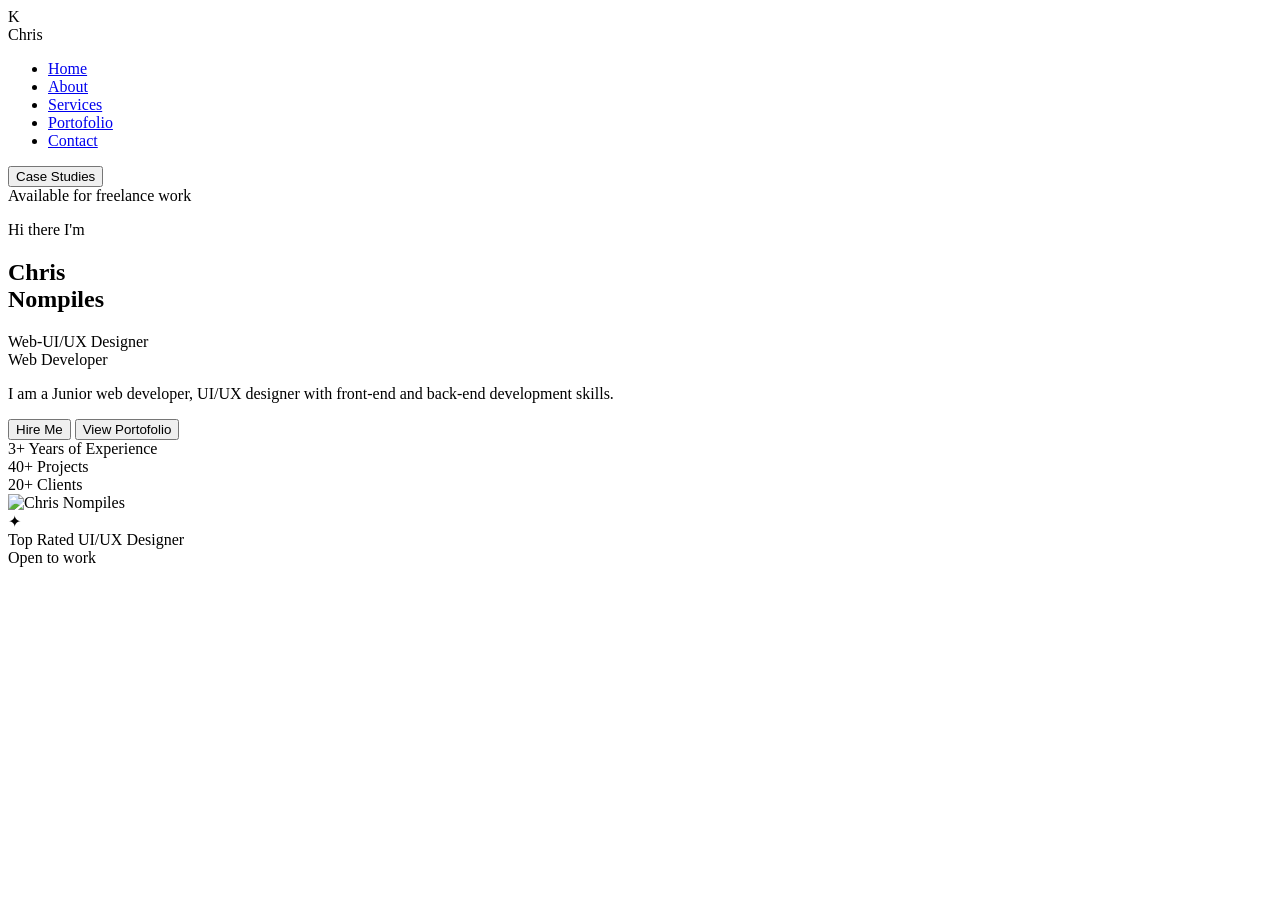
==== index.html @ b476804d "add sections for logo image hero statitics" ====
<!DOCTYPE html>
<html lang="en">
<head>
    <meta charset="UTF-8">
    <meta name="viewport" content="width=device-width, initial-scale=1.0">
    <title>Chris Nompiles - Web Developer + Designer</title>
    <link href="https://fonts.googleapis.com/css2?family=DM+Sans:wght@300;400;500;600&family=Playfair+Display:wght@700&display=swap" rel="stylesheet">
    <link rel="stylesheet" href="style.css">
</head>

<body>

    <!-- Navbar -->
    <nav>
        <div class="nav-logo">
            <div class="logo-mark">K</div>
            <span class="logo-text">Chris</span>
        </div>

        <ul class="nav-links">
            <li><a href="#" class="active">Home</a></li>
            <li><a href="#">About</a></li>
            <li><a href="#">Services</a></li>
            <li><a href="#">Portofolio</a></li>
            <li><a href="#">Contact</a></li>
        </ul>

        <button class="nav-cta">Case Studies</button>
    </nav>

    <!-- Sections -->
    <section class="hero">
        <div class="hero-left">
            <div class="hero-tag">Available for freelance work</div>
            <p class="hero-greeting">Hi there I'm</p>
            <h1 class="hero-name">Chris <br><span>Nompiles</span></h1>
            
            <div class="hero-role">
                <span>Web-UI/UX Designer</span>
                <div class="role-divider">Web Developer</div>
            </div>
            <p class="hero-desc">I am a Junior web developer, UI/UX designer with front-end and back-end development skills.</p>
            
            <div class="hero-action">
                <button class="btn-primary">Hire Me</button>
                <button class="btn-ghost">View Portofolio</button>
            </div>

            <div class="hero-stats">
                <div class="stat-item">
                    <span class="stat-num">3+</span>
                    <span class="stat-label">Years of Experience</span>
                </div>

                <div class="stat-item">
                    <span class="stat-num">40+</span>
                    <span class="stat-label">Projects</span>
                </div>

                <div class="stat-item">
                    <span class="stat-num">20+</span>
                    <span class="stat-label">Clients</span>
                </div>   
            </div>
        </div>

        <div class="hero-right">
            <div class="avatar-frame">
                <div class="avatar-bg"></div>
                <div class="avatar-placeholder">
                    <img src="images/MyPhoto.jpg" class="avatar-img" alt="Chris Nompiles">
                </div>
                <div class="badge-float">
                    <div class="badge-icon">✦</div>
                    <div class="badge-text">
                        <span class="badge-title">Top Rated</span>
                        <span class="badge-sub">UI/UX Designer</span>
                    </div>
                </div>
                <div class="badge-float2">
                    <div class="dot-green"></div>
                    <span class="available-text">Open to work</span>
                </div>
            </div>
        </div>
    </section>

</body>
</html>
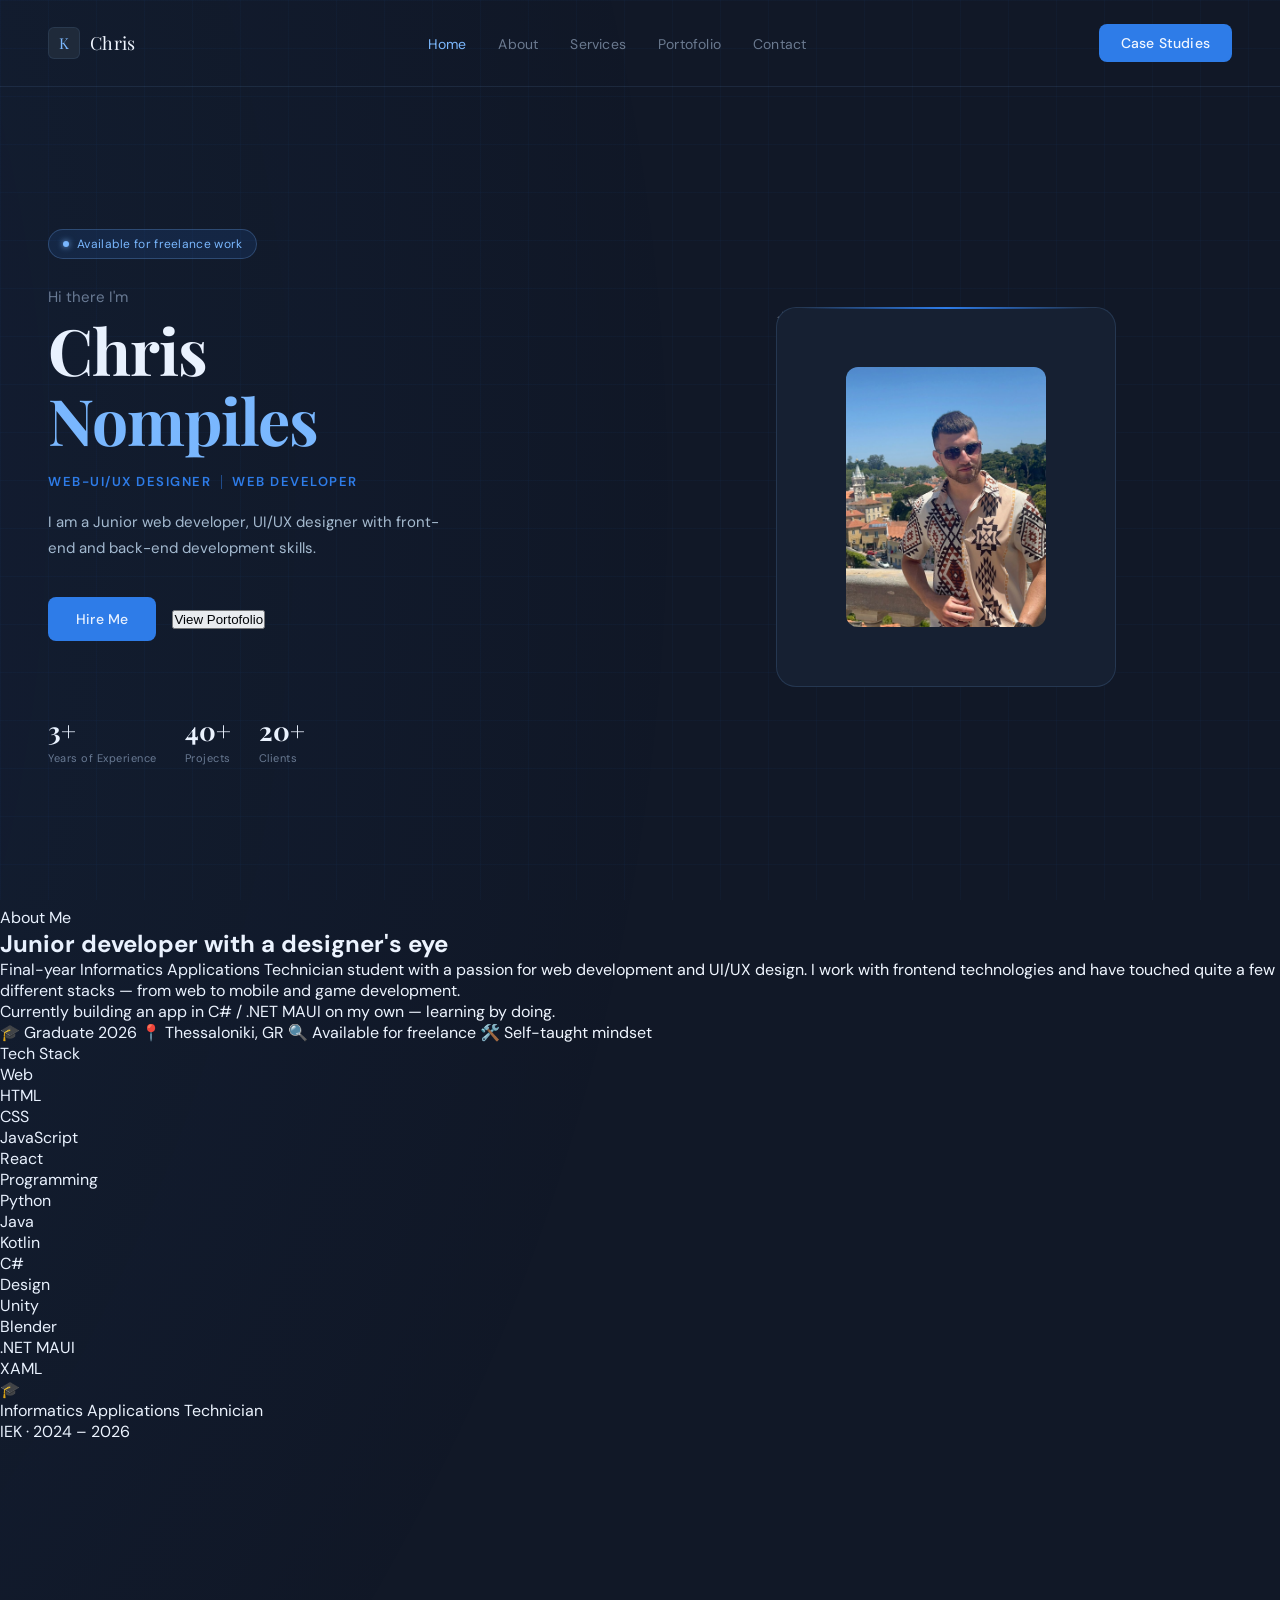
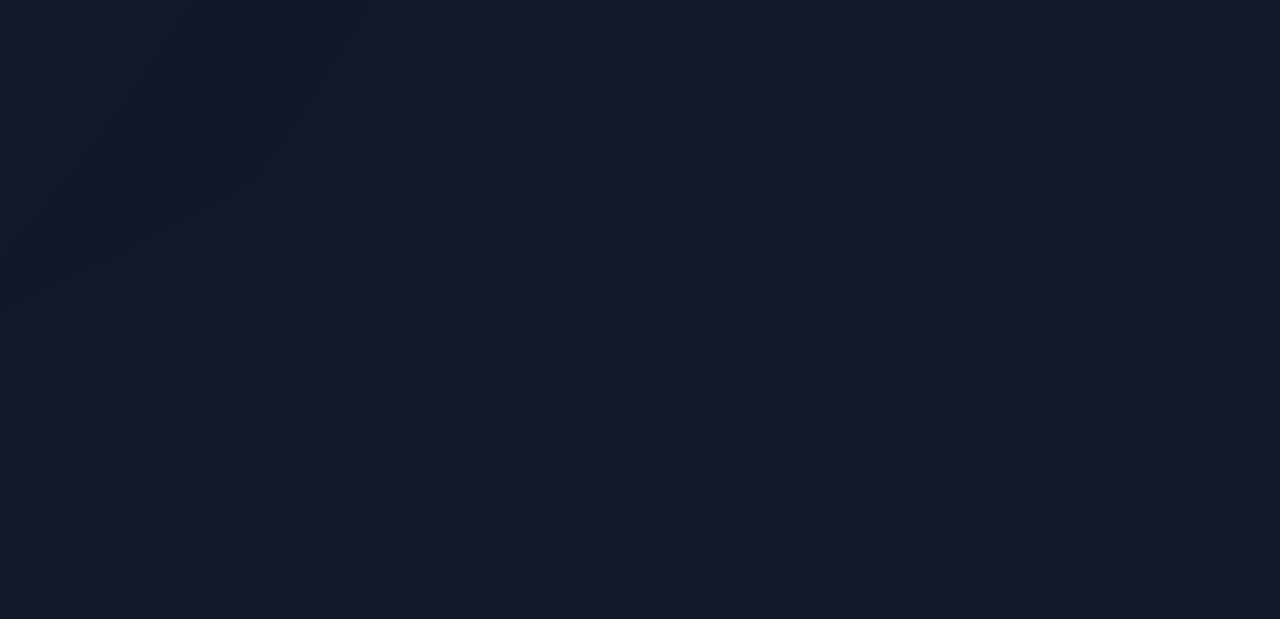
==== commit 108b1126: "add about section" ====
--- a/index.html
+++ b/index.html
@@ -28,7 +28,7 @@
         <button class="nav-cta">Case Studies</button>
     </nav>
 
-    <!-- Sections -->
+    <!-- Hero Section -->
     <section class="hero">
         <div class="hero-left">
             <div class="hero-tag">Available for freelance work</div>
@@ -37,11 +37,12 @@
             
             <div class="hero-role">
                 <span>Web-UI/UX Designer</span>
-                <div class="role-divider">Web Developer</div>
+                <div class="role-divider"></div>
+                <span>Web Developer</span>
             </div>
             <p class="hero-desc">I am a Junior web developer, UI/UX designer with front-end and back-end development skills.</p>
             
-            <div class="hero-action">
+            <div class="hero-buttons">
                 <button class="btn-primary">Hire Me</button>
                 <button class="btn-ghost">View Portofolio</button>
             </div>
@@ -85,5 +86,65 @@
         </div>
     </section>
 
+    <!-- about section -->
+
+    <section class="about" id="about">
+        <div class="about-left">
+            <div class="section-label">About Me</div>
+            <h2>Junior developer with a <span>designer's eye</span></h2>
+            <p>Final-year Informatics Applications Technician student with a passion for web development and UI/UX design. I work with frontend technologies and have touched quite a few different stacks — from web to mobile and game development.</p>
+            <p>Currently building an app in C# / .NET MAUI on my own — learning by doing.</p>
+            <div class="about-tags">
+                <span class="tag">🎓 Graduate 2026</span>
+                <span class="tag">📍 Thessaloniki, GR</span>
+                <span class="tag">🔍 Available for freelance</span>
+                <span class="tag">🛠️ Self-taught mindset</span>
+            </div>
+        </div>
+
+        <div class="about-right">
+            <div class="skills-title">Tech Stack</div>
+
+            <div class="skill-group">
+                <div class="skill-group-label">Web</div>
+                <div class="skill-chips">
+                    <div class="skill-chip"><div class="skill-dot"></div>HTML</div>
+                    <div class="skill-chip"><div class="skill-dot"></div>CSS</div>
+                    <div class="skill-chip"><div class="skill-dot"></div>JavaScript</div>
+                    <div class="skill-chip"><div class="skill-dot"></div>React</div>
+                </div>
+            </div>
+
+            <div class="skill-group">
+                <div class="skill-group-label">Programming</div>
+                <div class="skill-chips">
+                    <div class="skill-chip"><div class="skill-dot"></div>Python</div>
+                    <div class="skill-chip"><div class="skill-dot"></div>Java</div>
+                    <div class="skill-chip"><div class="skill-dot"></div>Kotlin</div>
+                    <div class="skill-chip"><div class="skill-dot"></div>C#</div>
+                </div>
+            </div>
+
+            <div class="skill-group">
+                <div class="skill-group-label">Design</div>
+                <div class="skill-chips">
+                    <div class="skill-chip"><div class="skill-dot"></div>Unity</div>
+                    <div class="skill-chip"><div class="skill-dot"></div>Blender</div>
+                    <div class="skill-chip"><div class="skill-dot"></div>.NET MAUI</div>
+                    <div class="skill-chip"><div class="skill-dot"></div>XAML</div>
+                </div>
+            </div>
+
+            <div class="edu-card">
+                <div class="edu-icon">🎓</div>
+                <div class="edu-info">
+                    <div class="edu-title">Informatics Applications Technician</div>
+                    <div class="edu-sub">IEK · 2024 – 2026</div>
+                </div>
+            </div>
+        </div>
+
+        
+    </section>
 </body>
 </html>
--- a/style.css
+++ b/style.css
@@ -0,0 +1,383 @@
+/* css variables */
+
+:root {
+    --bg-primary: #111827;
+    --bg-secondary: #1F2A3A;
+    --bg-card: #162032;
+    --accent: #2E7CE8;
+    --accent-light: #7CB9FF;
+    --text-primary: #F0F6FF;
+    --text-muted: #6B7A90;
+    --text-mid: #A8BCCF;
+}
+
+/* reset and base */
+
+*, *::before, *::after {
+    margin: 0;
+    padding: 0;
+    box-sizing: border-box;
+}
+
+/* body */
+
+body {
+    background: var(--bg-primary);
+    color: var(--text-primary);
+    font-family: 'DM Sans', sans-serif;
+    min-height: 100vh;
+    overflow: hidden;
+}
+
+/*  Subtle grid background */
+
+body::before {
+    content: "";
+    position: fixed;
+    inset: 0;
+    background-image: 
+        linear-gradient(to right, rgba(46, 124, 232, 0.04) 1px, transparent 1px),
+        linear-gradient(to bottom, rgba(46, 124, 232, 0.04) 1px, transparent 1px);
+    background-size: 48px 48px;
+    pointer-events: none;
+    z-index: 0;
+}
+
+/* nav */
+
+nav {
+    position: relative;
+    z-index: 10;
+    display: flex;
+    align-items: center;
+    justify-content: space-between;
+    padding: 24px 48px;
+    border-bottom: 0.5px solid rgba(124, 185, 255, 0.1);
+}
+
+.nav-logo {
+    display: flex;
+    align-items: center;
+    gap: 10px;
+}
+
+.logo-mark {
+    width: 32px;
+    height: 32px;
+    background: var(--bg-secondary);
+    border: 0.5px solid rgba(124, 185, 255, 0.1);
+    border-radius: 6px;
+    display: flex;
+    align-items: center;
+    justify-content: center;
+    font-family: 'Playfair Display', serif;
+    font-size: 15px;
+    color: var(--accent-light);
+}
+
+.logo-text {
+    font-family: 'Playfair Display', serif;
+    font-size: 18px;
+    color: var(--text-primary);
+    letter-spacing: 0.3px;
+}
+
+.nav-links {
+    display: flex;
+    align-items: center;
+    gap: 32px;
+    list-style: none;
+}
+
+.nav-links a {
+    text-decoration: none;
+    font-size: 14px;
+    color: var(--text-muted);
+    transition: color 0.2;
+    letter-spacing: 0.2px;
+}
+
+.nav-links a.active {color: var(--accent-light);}
+.nav-links a:hover {color: var(--text-mid);}
+
+.nav-cta {
+    background: var(--accent);
+    color: var(--text-primary);
+    border: none;
+    padding: 10px 22px;
+    border-radius: 8px;
+    font-family: 'DM Sans', sans-serif;
+    font-size: 14px;
+    font-weight: 500;
+    cursor: pointer;
+    transition: background 0.2s, transform 0.15s;
+    letter-spacing: 0.2px;
+}
+
+.nav-cta:hover {
+    background: #3E8CF5;
+    transform: translateY(-1px);
+}
+
+/* hero */
+
+.hero {
+    position: relative;
+    z-index: 1;
+    display: grid;
+    grid-template-columns: 1fr 1fr;
+    align-items: center;
+    min-height: calc(100vh - 80px);
+    padding: 0 48px;
+    gap: 40px;
+}
+
+ /* Glow blob behind avatar */
+
+.hero::after {
+    content: "";
+    position: absolute;
+    right: 10%;
+    top: 50%;
+    transform: translateY(-50%);
+    width: 420%;
+    height: 420%;
+    background: radial-gradient(circle, rgba(46, 124, 232, 0.14) 0%, transparent 70%);
+    pointer-events: none;
+    border-radius: 50%;
+}
+
+.hero-left {
+    padding: 60px 0;
+}
+
+/* hero tag */
+
+.hero-tag {
+    display: inline-flex;
+    align-items: center;
+    gap: 8px;
+    padding: 6px 14px;
+    background: rgba(46, 124, 232, 0.12);
+    border: 0.5px solid rgba(124, 185, 255, 0.25);
+    border-radius: 20px;
+    font-size: 12px;
+    color: var(--accent-light);
+    letter-spacing: 0.3px;
+    margin-bottom: 28px;
+    animation: fadeUp 0.6 ease both;
+}
+
+.hero-tag::before {
+    content: "";
+    width: 6px;
+    height: 6px;
+    border-radius: 50%;
+    background: var(--accent-light);
+    box-shadow: 0 0 6px var(--accent-light);
+    animation: pulse 1.5s ease infinite;
+}
+
+/* hero text */
+
+.hero-greeting {
+    font-size: 15px;
+    color: var(--text-muted);
+    margin-bottom: 8px;
+    font-weight: 400;
+    animation: fadeUp 0.6s 0.1s ease both;
+}
+
+.hero-name {
+    font-family: 'Playfair Display', serif;
+    font-size: clamp(42px, 5vw, 68px);
+    font-weight: 700;
+    line-height: 1.1;
+    color: var(--text-primary);
+    letter-spacing: -1px;
+    margin-bottom: 18px;
+    animation: fadeUp 0.6s 0.2s ease both;
+}
+
+.hero-name span {
+    color: var(--accent-light);
+}
+
+.hero-role {
+    display: flex;
+    align-items: center;
+    gap: 10px;
+    font-size: 13px;
+    font-weight: 600;
+    letter-spacing: 1.5px;
+    text-transform: uppercase;
+    color: var(--accent);
+    margin-bottom: 20px;
+    animation: fadeUp 0.6s 0.3s ease both;
+}
+
+.role-divider {
+    width: 1px;
+    height: 14px;
+    background: var(--accent);
+    opacity: 0.5;
+}
+
+.hero-desc {
+    font-size: 15px;
+    line-height: 1.7;
+    color: var(--text-mid);
+    max-width: 400px;
+    margin-bottom: 36px;
+    animation: fadeUp 0.6s 0.35s ease both;
+}
+
+/* Buttons */
+
+.hero-buttons {
+    display: flex;
+    align-items: center;
+    gap: 16px;
+    animation: fadeUp 0.6s 0.45s ease both;
+}
+
+.btn-primary {
+    background: var(--accent);
+    color: var(--text-primary);
+    border: none;
+    padding: 13px 28px;
+    border-radius: 8px;
+    font-family: 'DM Sans', sans-serif;
+    font-size: 14px;
+    font-weight: 500;
+    cursor: pointer;
+    transition: background 0.2s, transform 0.15s;
+    letter-spacing: 0.2px;
+}
+
+.btn-primary:hover {
+    background: #3E8CF5;
+    transform: translateY(-1px);
+}
+
+.btn-secondary {
+    background: transparent;
+    color: var(--text-mid);
+    border: 0.5px solid rgba(124, 185, 255, 0.2);
+    padding: 13px 24px;
+    border-radius: 8px;
+    font-family: 'DM Sans', sans-serif;
+    font-size: 14px;
+    font-weight: 400;
+    cursor: pointer;
+    transition: background 0.2s, color 0.2s;
+}
+
+.btn-ghost:hover {
+    background: rgba(124, 185, 255, 0.5);
+    color: var(--text-primary);
+}
+
+/* stats */
+
+.hero-stats {
+    display: flex;
+    gap: 28px;
+    margin-top: 44px;
+    padding-top: 28px;
+    border-top: 0.5px, solid rgba(124, 185, 255, 0.1);
+    animation: fadeUp 0.6s 0.55s ease both;
+}
+
+.stat-item {
+    display: flex;
+    flex-direction: column;
+    gap: 3px;
+}
+
+.stat-num {
+    font-family: 'Playfair Display', serif;
+    font-size: 26px;
+    font-weight: 700;
+    color: var(--text-primary);
+}
+
+.stat-label {
+    font-size: 11px;
+    color: var(--text-muted);
+    letter-spacing: 0.5px;
+}
+
+/* Avatar card */
+
+.hero-right {
+    display: flex;
+    justify-content: center;
+    align-items: center;
+    position: relative;
+    z-index: 2;
+    animation: fadeUp 0.7s 0.2s ease both;
+}
+
+.avatar-frame {
+    position: relative;
+    width: 340px;
+    height: 380px;
+}
+
+.avatar-bg {
+    position: absolute;
+    inset: 0;
+    background: var(--bg-card);
+    border: 0.5px solid rgba(124, 185, 255, 0.15);
+    border-radius: 20px;
+}
+
+.avatar-bg::before {
+    content: '';
+    position: absolute;
+    top: -1px;
+    left: 24px;
+    right: 24px;
+    height: 2px;
+    background: linear-gradient(90deg, transparent, var(--accent), transparent);
+    border-radius: 2px;
+}
+
+.avatar-placeholder {
+    position: absolute;
+    inset: 0;
+    display: flex;
+    flex-direction: column;
+    align-items: center;
+    justify-content: center;
+    gap: 16px;
+}
+
+.avatar-circle {
+    width: 120px;
+    height: 120px;
+    border-radius: 50%;
+    background: linear-gradient(135deg, var(--bg-secondary), #253550);
+    border: 2px solid rgba(124, 185, 255, 0.2);
+    display: flex;
+    align-items: center;
+    justify-content: center;
+    font-family: 'Playfair Display', serif;
+    font-size: 36px;
+    font-weight: 700;
+    color: var(--accent-light);
+}
+
+.avatar-img {
+    width: 200px;
+    height: 260px;
+    object-fit: cover;
+    border-radius: 12px;
+}
+
+.avatar-label {
+    font-size: 13px;
+    color: var(--text-muted);
+    font-style: italic;
+}
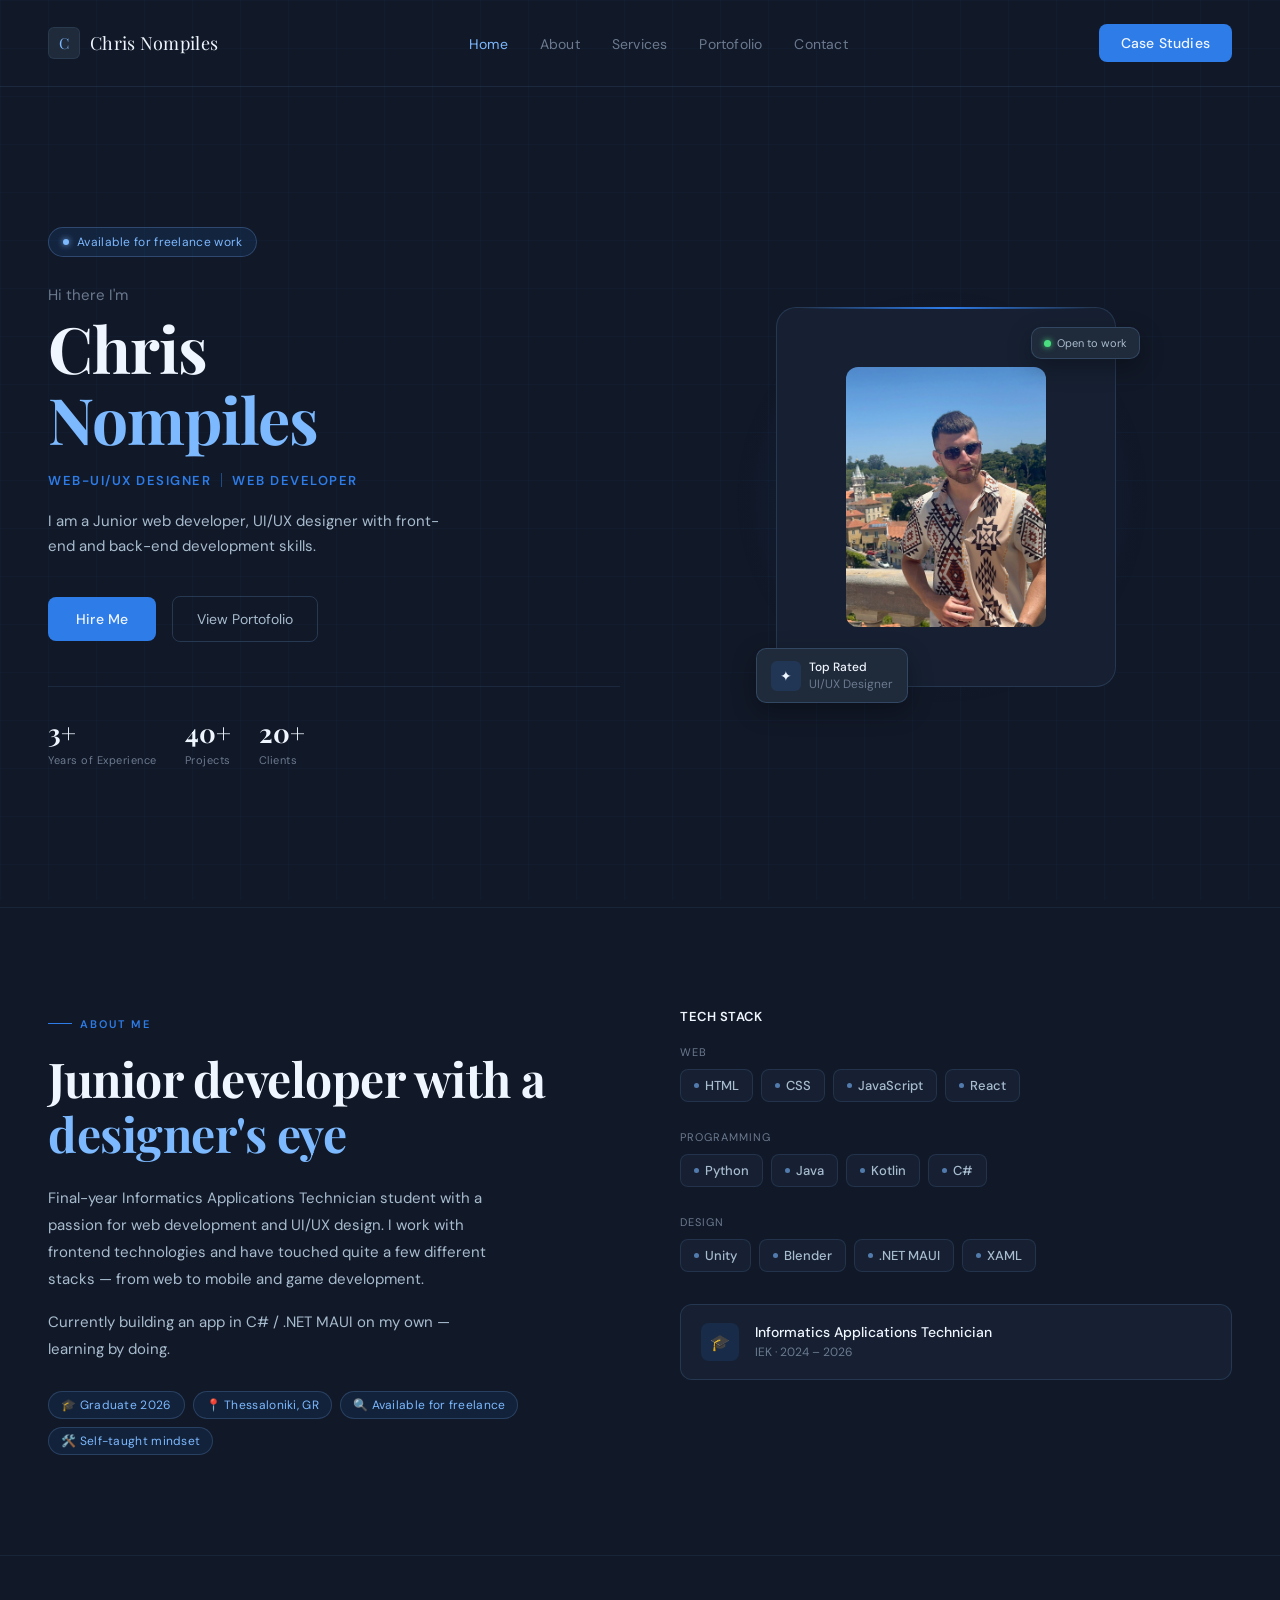
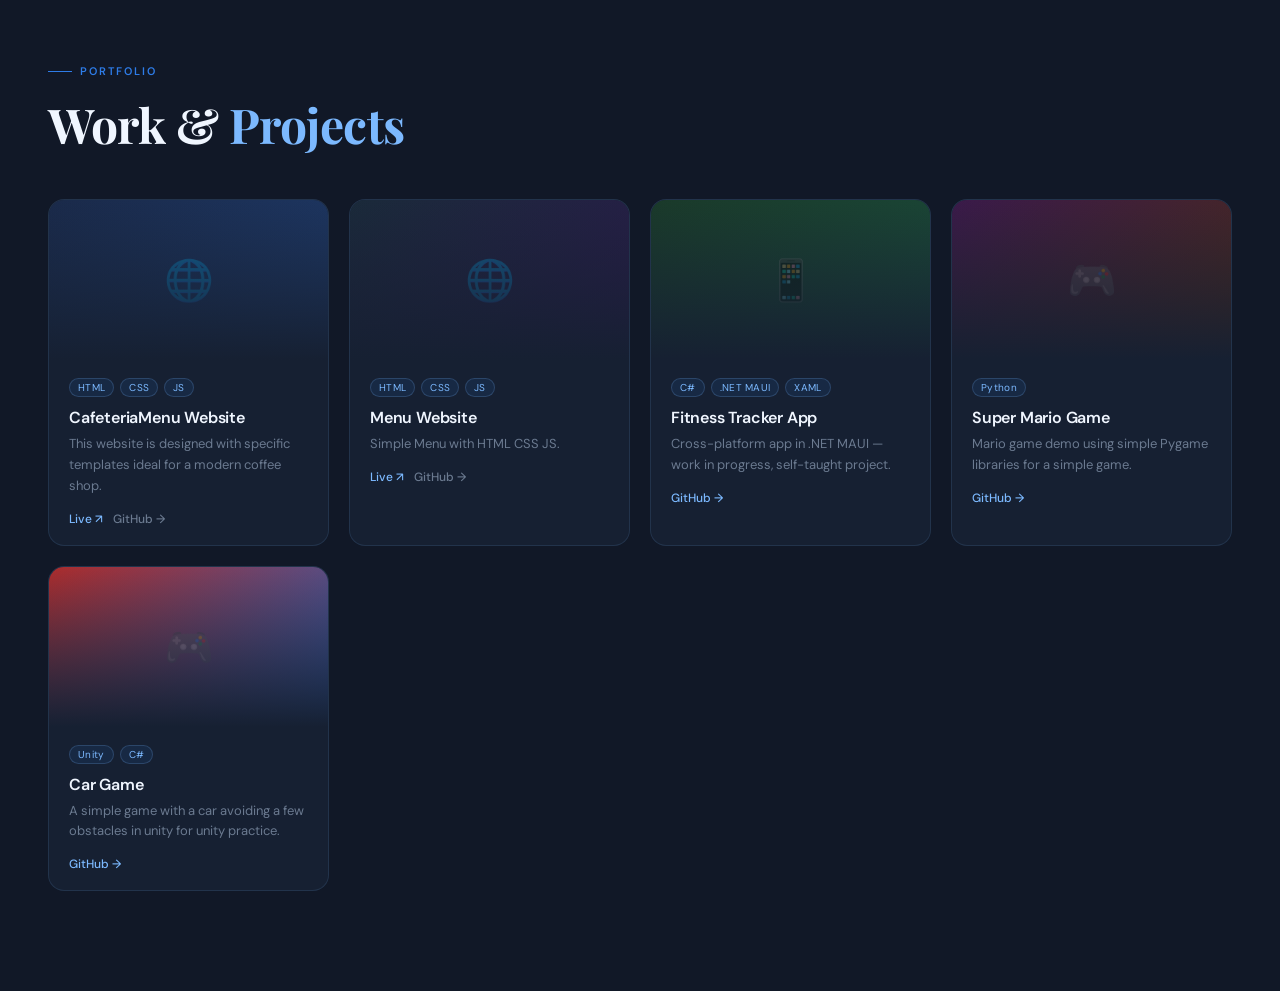
==== commit 3499f419: "edit and correction edu sub and nav logo" ====
--- a/index.html
+++ b/index.html
@@ -13,15 +13,15 @@
     <!-- Navbar -->
     <nav>
         <div class="nav-logo">
-            <div class="logo-mark">K</div>
-            <span class="logo-text">Chris</span>
+            <div class="logo-mark">C</div>
+            <span class="logo-text">Chris Nompiles</span>
         </div>
 
         <ul class="nav-links">
             <li><a href="#" class="active">Home</a></li>
-            <li><a href="#">About</a></li>
+            <li><a href="#about">About</a></li>
             <li><a href="#">Services</a></li>
-            <li><a href="#">Portofolio</a></li>
+            <li><a href="#portofolio">Portofolio</a></li>
             <li><a href="#">Contact</a></li>
         </ul>
 
@@ -143,8 +143,128 @@
                 </div>
             </div>
         </div>
-
-        
+    </section>
+
+    <!-- Portοfolio section -->
+    <section class="portofolio" id="portofolio">
+        <div class="portofolio-header">
+            <div>
+                <div class="section-label">Portfolio</div>
+                <h2>Work &amp; <span>Projects</span></h2>
+            </div>
+        </div>
+
+        <div class="portofolio-grid">
+
+            <!-- project 1 -->
+            
+            <div class="project-card">
+                <div class="project-thumb c1">
+                    <div class="thumb-icon">🌐</div>
+                    <div class="project-thumb-overlay"></div>
+                </div>
+                <div class="project-info">
+                    <div class="project-tags">
+                        <span class="project-tag">HTML</span>
+                        <span class="project-tag">CSS</span>
+                        <span class="project-tag">JS</span>
+                    </div>
+                    <div class="project-title">CafeteriaMenu Website</div>
+
+                    <div class="project-desc">This website is designed with specific templates ideal for a modern coffee shop.</div>
+                    <div class="project-links">
+                        <a href="https://web-cafeteria-menu.netlify.app/" class="project-link">Live ↗</a>
+                        <a href="https://github.com/CNompiles/CafeteriaMenu" class="project-link secondary">GitHub →</a>
+                    </div>
+                </div>
+            </div>
+
+            <!-- project 2 -->
+            
+            <div class="project-card">
+                <div class="project-thumb c2">
+                    <div class="thumb-icon">🌐</div>
+                    <div class="project-thumb-overlay"></div>
+                </div>
+                <div class="project-info">
+                    <div class="project-tags">
+                        <span class="project-tag">HTML</span>
+                        <span class="project-tag">CSS</span>
+                        <span class="project-tag">JS</span>
+                    </div>
+                    <div class="project-title">Menu Website</div>
+
+                    <div class="project-desc">Simple Menu with HTML CSS JS.</div>
+                    <div class="project-links">
+                        <a href="https://project-our-menu.netlify.app/" class="project-link">Live ↗</a>
+                        <a href="https://github.com/CNompiles/ProjectOurMenu" class="project-link secondary">GitHub →</a>
+                    </div>
+                </div>
+            </div>
+            
+            <!-- project 3 -->
+            
+            <div class="project-card">
+                <div class="project-thumb c3">
+                    <div class="thumb-icon">📱</div>
+                    <div class="project-thumb-overlay"></div>
+                </div>
+                <div class="project-info">
+                    <div class="project-tags">
+                        <span class="project-tag">C#</span>
+                        <span class="project-tag">.NET MAUI</span>
+                        <span class="project-tag">XAML</span>
+                    </div>
+                    <div class="project-title">Fitness Tracker App</div>
+
+                    <div class="project-desc">Cross-platform app in .NET MAUI — work in progress, self-taught project.</div>
+                    <div class="project-links">
+                        <a href="https://github.com/CNompiles/FitnessApp" class="project-link">GitHub →</a>
+                    </div>
+                </div>
+            </div>
+
+            <!-- project 4 -->
+            
+            <div class="project-card">
+                <div class="project-thumb c4">
+                    <div class="thumb-icon">🎮</div>
+                    <div class="project-thumb-overlay"></div>
+                </div>
+                <div class="project-info">
+                    <div class="project-tags">
+                        <span class="project-tag">Python</span>
+                    </div>
+                    <div class="project-title">Super Mario Game</div>
+
+                    <div class="project-desc">Mario game demo using simple Pygame libraries for a simple game.</div>
+                    <div class="project-links">
+                        <a href="https://github.com/CNompiles/MarioGame" class="project-link">GitHub →</a>
+                    </div>
+                </div>
+            </div>
+
+            <!-- project 5 -->
+            
+            <div class="project-card">
+                <div class="project-thumb c5">
+                    <div class="thumb-icon">🎮</div>
+                    <div class="project-thumb-overlay"></div>
+                </div>
+                <div class="project-info">
+                    <div class="project-tags">
+                        <span class="project-tag">Unity</span>
+                        <span class="project-tag">C#</span>
+                    </div>
+                    <div class="project-title">Car Game</div>
+
+                    <div class="project-desc">A simple game with a car avoiding a few obstacles in unity for unity practice.</div>
+                    <div class="project-links">
+                        <a href="https://github.com/CNompiles/UnityDemoCar" class="project-link">GitHub →</a>
+                    </div>
+                </div>
+            </div>
+        </div>
     </section>
 </body>
 </html>
--- a/style.css
+++ b/style.css
@@ -26,7 +26,7 @@
     color: var(--text-primary);
     font-family: 'DM Sans', sans-serif;
     min-height: 100vh;
-    overflow: hidden;
+    overflow-x: hidden;
 }
 
 /*  Subtle grid background */
@@ -140,8 +140,8 @@
     right: 10%;
     top: 50%;
     transform: translateY(-50%);
-    width: 420%;
-    height: 420%;
+    width: 420px;
+    height: 420px;
     background: radial-gradient(circle, rgba(46, 124, 232, 0.14) 0%, transparent 70%);
     pointer-events: none;
     border-radius: 50%;
@@ -165,7 +165,7 @@
     color: var(--accent-light);
     letter-spacing: 0.3px;
     margin-bottom: 28px;
-    animation: fadeUp 0.6 ease both;
+    animation: fadeUp 0.6s ease both;
 }
 
 .hero-tag::before {
@@ -273,6 +273,20 @@
     transition: background 0.2s, color 0.2s;
 }
 
+.btn-ghost {
+    background: transparent;
+    color: var(--text-mid);
+    border: 0.5px solid rgba(124,185,255,0.2);
+    padding: 13px 24px;
+    border-radius: 8px;
+    font-family: 'DM Sans', sans-serif;
+    font-size: 14px;
+    font-weight: 400;
+    cursor: pointer;
+    transition: border-color 0.2s, color 0.2s;
+}
+
+
 .btn-ghost:hover {
     background: rgba(124, 185, 255, 0.5);
     color: var(--text-primary);
@@ -285,7 +299,7 @@
     gap: 28px;
     margin-top: 44px;
     padding-top: 28px;
-    border-top: 0.5px, solid rgba(124, 185, 255, 0.1);
+    border-top: 0.5px solid rgba(124, 185, 255, 0.1);
     animation: fadeUp 0.6s 0.55s ease both;
 }
 
@@ -380,4 +394,393 @@
     font-size: 13px;
     color: var(--text-muted);
     font-style: italic;
+}
+
+/* Floating badges */
+
+.badge-float {
+    position: absolute;
+    bottom: -16px;
+    left: -20px;
+    background: var(--bg-secondary);
+    border: 0.5px solid rgba(124, 185, 255, 0.2);
+    border-radius: 10px;
+    padding: 10px 14px;
+    display: flex;
+    align-items: center;
+    gap: 8px;
+    box-shadow: 0 8px 24px rgba(0, 0, 0, 0.3);
+}
+
+.badge-icon {
+    width: 30px;
+    height: 30px;
+    background: rgba(46, 124, 232, 0.15);
+    border-radius: 6px;
+    display: flex;
+    align-items: center;
+    justify-content: center;
+    font-size: 14px;
+}
+
+.badge-text {
+    display: flex;
+    flex-direction: column;
+    gap: 1px;
+}
+
+.badge-title {
+    font-size: 12px;
+    font-weight: 500;
+    color: var(--text-primary);
+}
+
+.badge-sub {
+    font-size: 10px;
+    color: var(--text-muted);
+}
+
+.badge-float2 {
+    position: absolute;
+    top: 20px;
+    right: -24px;
+    background: var(--bg-secondary);
+    border: 0.5px solid rgba(124, 185, 255, 0.2);
+    border-radius: 10px;
+    padding: 8px 12px;
+    display: flex;
+    align-items: center;
+    gap: 6px;
+    box-shadow: 0 8px 24px rgba(0, 0, 0, 0.3);
+}
+
+.dot-green {
+    width: 7px;
+    height: 7px;
+    border-radius: 50%;
+    background: #4ade80;
+    box-shadow: 0 0 6px #4ade80;
+}
+
+.available-text {
+    font-size: 11px;
+    color: var(--text-mid);
+}
+
+/* Animations */
+
+@keyframes fadeUp {
+    from {
+        opacity: 0;
+        transform: translateY(16px);
+}
+    to {
+        opacity: 1;
+        transform: translateY(0);
+    }
+}
+
+@keyframes pulse {
+    0%, 100% { opacity: 1; }
+    50%       { opacity: 0.4; }
+}
+
+/* About Section */
+
+.about {
+    position: relative;
+    z-index: 1;
+    padding: 100px 48px;
+    display: grid;
+    grid-template-columns: 1fr 1fr;
+    gap: 80px;
+    align-items: start;
+    border-top: 0.5px solid rgba(124, 185, 255, 0.08);
+}
+
+.section-label {
+    display: inline-flex;
+    align-items: center;
+    gap: 8px;
+    font-size: 11px;
+    font-weight: 600;
+    letter-spacing: 2px;
+    text-transform: uppercase;
+    color: var(--accent);
+    margin-bottom: 20px;
+}
+
+.section-label::before {
+    content: "";
+    width: 24px;
+    height: 1px;
+    background: var(--accent);
+}
+
+.about-left h2 {
+    font-family: 'Playfair Display', serif;
+    font-size: clamp(32px, 4vw, 48px);
+    line-height: 1.15;
+    letter-spacing: -0.5px;
+    margin-bottom: 24px;
+    color: var(--text-primary);
+}
+
+.about-left h2 span {
+    color: var(--accent-light);
+}
+
+.about-left p {
+    font-size: 15px;
+    line-height: 1.8;
+    color: var(--text-mid);
+    margin-bottom: 16px;
+    max-width: 460px;
+}
+
+.about-tags {
+    display: flex;
+    flex-wrap: wrap;
+    gap: 8px;
+    margin-top: 28px;
+}
+
+.tag {
+    padding: 5px 12px;
+    background: rgba(46, 124, 232, 0.1);
+    border: 0.5px solid rgba(124, 185, 255, 0.2);
+    border-radius: 20px;
+    font-size: 12px;
+    color: var(--accent-light);
+    letter-spacing: 0.3px;
+}
+
+.skills-title {
+    font-size: 13px;
+    font-weight: 600;
+    color: var(--text-primary);
+    letter-spacing: 0.5px;
+    margin-bottom: 20px;
+    text-transform: uppercase;
+}
+
+.skill-group {
+    margin-bottom: 28px;
+}
+
+.skill-group-label {
+    font-size: 11px;
+    color: var(--text-muted);
+    letter-spacing: 1px;
+    text-transform: uppercase;
+    margin-bottom: 10px;
+}
+
+.skill-chips {
+    display: flex;
+    flex-wrap: wrap;
+    gap: 8px;
+}
+
+.skill-chip {
+    display: flex;
+    align-items: center;
+    gap: 6px;
+    padding: 7px 13px;
+    background: var(--bg-card);
+    border: 0.5px solid rgba(124, 185, 255, 0.12);
+    border-radius: 8px;
+    font-size: 13px;
+    color: var(--text-mid);
+    font-weight: 500;
+    transition: border-color 0.2s, color 0.2s;
+}
+
+.skill-chip:hover {
+    border-color: rgba(124, 185, 255, 0.35);
+    color: var(--text-primary);
+}
+
+.skill-dot {
+    width: 5px;
+    height: 5px;
+    border-radius: 50%;
+    background: var(--accent-light);
+    opacity: 0.6;
+}
+
+/* Education card */
+
+.edu-card {
+    margin-top: 32px;
+    padding: 18px 20px;
+    background: var(--bg-card);
+    border: 0.5px solid rgba(124, 185, 255, 0.15);
+    border-radius: 12px;
+    display: flex;
+    gap: 16px;
+    align-items: flex-start;
+}
+
+.edu-icon {
+    width: 38px;
+    height: 38px;
+    background: rgba(46, 124, 232, 0.12);
+    border-radius: 8px;
+    display: flex;
+    align-items: center;
+    justify-content: center;
+    font-size: 16px;
+    flex-shrink: 0;
+}
+
+.edu-title {
+    font-size: 14px;
+    font-weight: 500;
+    color: var(--text-primary);
+    margin-bottom: 3px;
+}
+
+.edu-sub {
+    font-size: 12px;
+    color: var(--text-muted);
+}
+
+.badge-sub {
+    font-size: 12px;
+    color: var(--text-muted);
+}
+
+/* Portfolio Section */
+
+.portofolio {
+    position: relative;
+    z-index: 1;
+    padding: 100px 48px;
+    border-top: 0.5px solid rgba(124, 185, 255, 0.08);
+}
+
+.portofolio-header {
+    display: flex;
+    align-items: flex-end;
+    justify-content: space-between;
+    margin-bottom: 48px;
+}
+
+.portofolio-header h2 {
+    font-family: 'Playfair Display', serif;
+    font-size: clamp(32px, 4vw, 48px);
+    letter-spacing: -0.5px;
+    line-height: 1.1;
+}
+
+.portofolio-header h2 span {
+    color: var(--accent-light);
+}
+
+.portofolio-grid {
+    display: grid;
+    grid-template-columns: repeat(4, 1fr);
+    gap: 20px;
+}
+
+/* Project Cards */
+
+.project-card {
+    background: var(--bg-card);
+    border: 0.5px solid rgba(124, 185, 255, 0.12);
+    border-radius: 16px;
+    overflow: hidden;
+    transition: transform 0.2s, box-shadow 0.2s;
+    cursor: pointer;
+}
+
+.project-card:hover {
+    border-color: rgba(124, 185, 255, 0.35);
+    transform: translateY(-3px);
+}
+
+.project-thumb {
+    height: 160px;
+    position: relative;
+    display: flex;
+    align-items: center;
+    justify-content: center;
+}
+
+.project-thumb.c1 { background: linear-gradient(135deg, #1a2a4a, #1e3a6a);}
+.project-thumb.c2 { background: linear-gradient(135deg, #1a2a3a, #2a1a4a);}
+.project-thumb.c3 { background: linear-gradient(135deg, #1a3a2a, #1a4a3a);}
+.project-thumb.c4 { background: linear-gradient(135deg, #3a1a4a, #4a2a1a);}
+.project-thumb.c5 { background: linear-gradient(135deg, #ac2c2c, #2e5eb0);}
+
+.thumb-icon {
+    font-size: 40px;
+    opacity: 0.4;
+}
+
+.project-thumb-overlay {
+    position: absolute;
+    inset: 0;
+    background: linear-gradient(to top, var(--bg-card), transparent);
+}
+
+.project-info {
+    padding: 18px 20px;
+}
+
+.project-tags  {
+    display: flex;
+    gap: 6px;
+    flex-wrap: wrap;
+    margin-bottom: 10px;
+}
+
+.project-tag {
+    font-size: 10px;
+    padding: 2px 8px;
+    background: rgba(46, 124, 232, 0.1);
+    border: 0.5px solid rgba(124, 185, 255, 0.2);
+    border-radius: 20px;
+    color: var(--accent-light);
+    letter-spacing: 0.3px;
+}
+
+.project-title {
+    font-size: 16px;
+    font-weight: 600;
+    color: var(--text-primary);
+    margin-bottom: 6px;
+    letter-spacing: -0.2px;
+}
+
+.project-desc {
+    font-size: 13px;
+    color: var(--text-muted);
+    line-height: 1.6;
+    margin-bottom: 14px;
+}
+
+.project-links {
+    display: flex;
+    gap: 10px;
+}
+
+.project-link {
+    font-size: 12px;
+    color: var(--accent-light);
+    text-decoration: none;
+    font-weight: 500;
+    display: flex;
+    align-items: center;
+    gap: 4px;
+    transition: color 0.2s;
+}
+
+.project-link:hover {
+    opacity: 0.7;
+}
+
+.project-link.secondary {
+    color: var(--text-muted);
 }
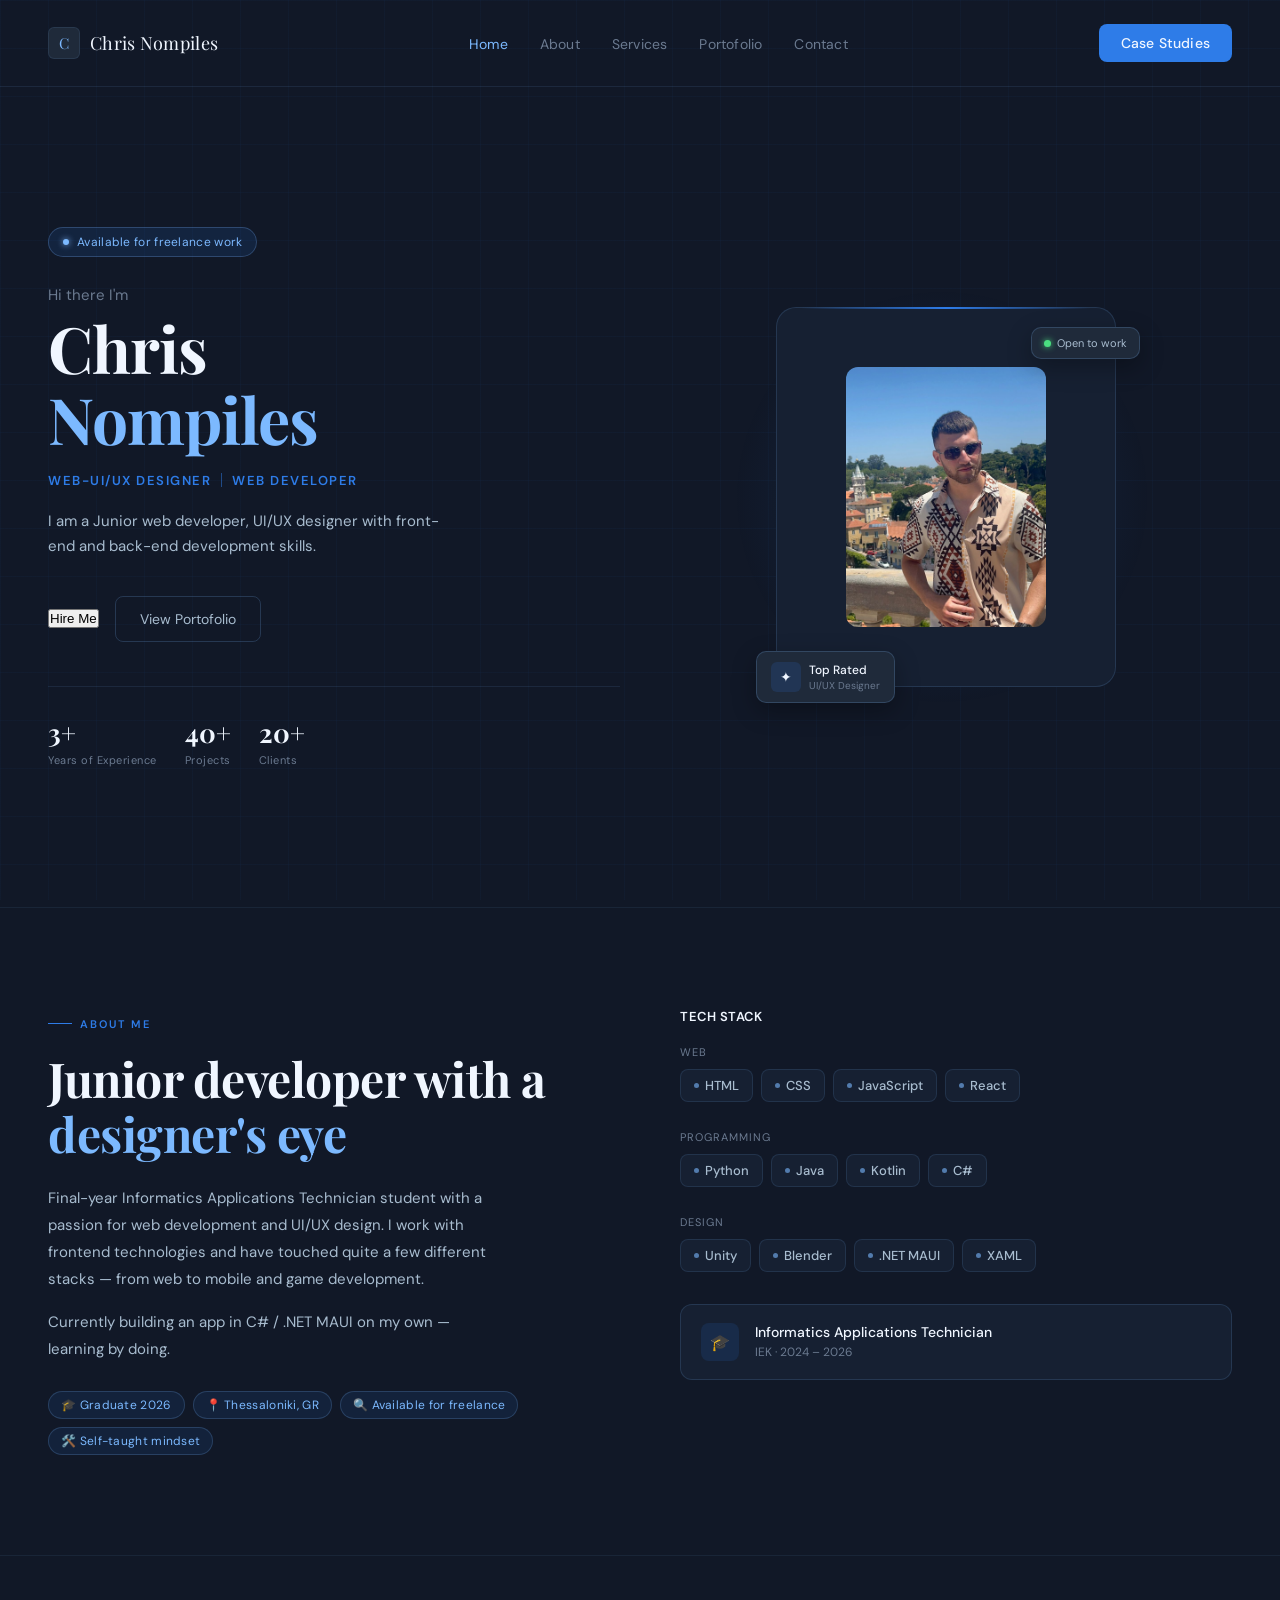
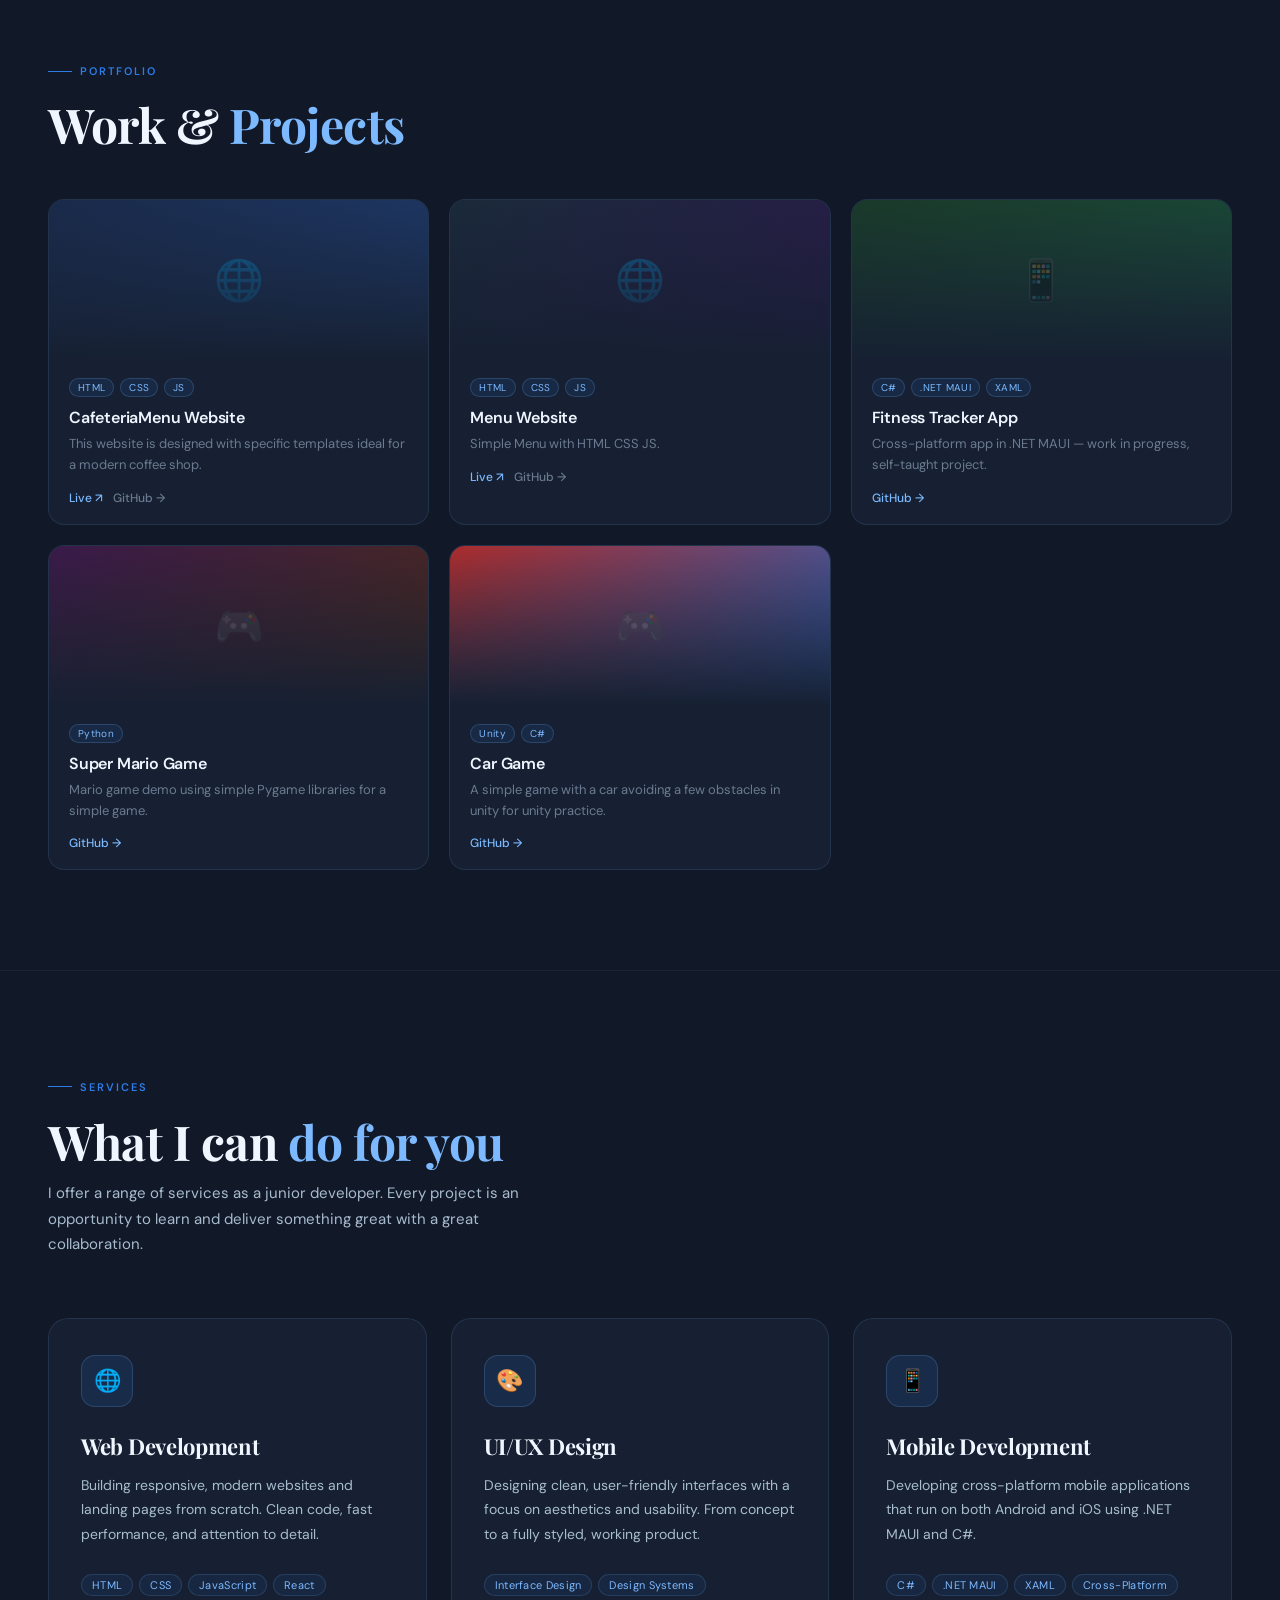
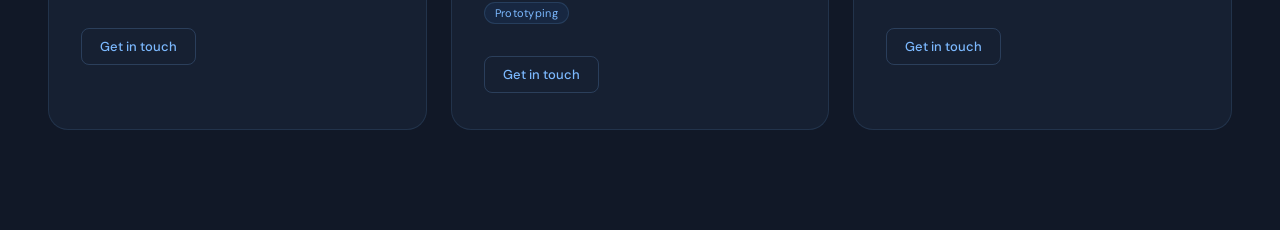
==== commit 8668c14d: "edit link of contact page" ====
--- a/index.html
+++ b/index.html
@@ -22,7 +22,7 @@
             <li><a href="#about">About</a></li>
             <li><a href="#">Services</a></li>
             <li><a href="#portofolio">Portofolio</a></li>
-            <li><a href="#">Contact</a></li>
+            <li><a href="contact.html">Contact</a></li>
         </ul>
 
         <button class="nav-cta">Case Studies</button>
@@ -43,7 +43,7 @@
             <p class="hero-desc">I am a Junior web developer, UI/UX designer with front-end and back-end development skills.</p>
             
             <div class="hero-buttons">
-                <button class="btn-primary">Hire Me</button>
+                <button onclick="window.location='contact.html'">Hire Me</button>
                 <button class="btn-ghost">View Portofolio</button>
             </div>
 
@@ -266,5 +266,59 @@
             </div>
         </div>
     </section>
+
+    <!-- Services Section -->
+
+    <section class="services" id="services">
+        <div class="services-header">
+            <div class="section-label">Services</div>
+            <h2>What I can <span>do for you</span></h2>
+            <p>I offer a range of services as a junior developer. Every project is an opportunity to learn and deliver something great with a great collaboration.</p>
+        </div>
+
+        <div class="services-grid">
+
+            <!-- web development -->
+            <div class="services-card">
+                <div class="services-icon">🌐</div>
+                <div class="services-title">Web Development</div>
+                <div class="services-desc">Building responsive, modern websites and landing pages from scratch. Clean code, fast performance, and attention to detail.</div>
+                <div class="services-tags">
+                    <span class="services-tag">HTML</span>
+                    <span class="services-tag">CSS</span>
+                    <span class="services-tag">JavaScript</span>
+                    <span class="services-tag">React</span>
+                </div>
+                <button class="services-btn">Get in touch</button>
+            </div>
+
+            <!-- UI/UX Design -->
+            <div class="services-card">
+                <div class="services-icon">🎨</div>
+                <div class="services-title">UI/UX Design</div>
+                <div class="services-desc">Designing clean, user-friendly interfaces with a focus on aesthetics and usability. From concept to a fully styled, working product.</div>
+                <div class="services-tags">
+                    <span class="services-tag">Interface Design</span>
+                    <span class="services-tag">Design Systems</span>
+                    <span class="services-tag">Prototyping</span>
+                </div>
+                <button class="services-btn">Get in touch</button>
+            </div>
+
+            <!-- Mobile Development -->
+            <div class="services-card">
+                <div class="services-icon">📱</div>
+                <div class="services-title">Mobile Development</div>
+                <div class="services-desc">Developing cross-platform mobile applications that run on both Android and iOS using .NET MAUI and C#.</div>
+                <div class="services-tags">
+                    <span class="services-tag">C#</span>
+                    <span class="services-tag">.NET MAUI</span>
+                    <span class="services-tag">XAML</span>
+                    <span class="services-tag">Cross-Platform</span>
+                </div>
+                <button class="services-btn">Get in touch</button>
+            </div>
+        </div>
+    </section>
 </body>
 </html>
--- a/style.css
+++ b/style.css
@@ -646,11 +646,6 @@
     color: var(--text-muted);
 }
 
-.badge-sub {
-    font-size: 12px;
-    color: var(--text-muted);
-}
-
 /* Portfolio Section */
 
 .portofolio {
@@ -680,7 +675,7 @@
 
 .portofolio-grid {
     display: grid;
-    grid-template-columns: repeat(4, 1fr);
+    grid-template-columns: repeat(3, 1fr);
     gap: 20px;
 }
 
@@ -783,4 +778,143 @@
 
 .project-link.secondary {
     color: var(--text-muted);
+}
+
+/* Services Section */
+
+.services {
+    position: relative;
+    z-index: 1;
+    padding: 100px 48px;
+    border-top: 0.5px solid rgba(124, 185, 255, 0.08);
+}
+
+.services-header {
+    margin-bottom: 60px;
+}
+
+.services-header h2 {
+    font-family: 'Playfair Display', serif;
+    font-size: clamp(32px, 4vw, 48px);
+    line-height: 1.15;
+    letter-spacing: -0.5px;
+    color: var(--text-primary);
+}
+
+.services-header h2 span {
+    color: var(--accent-light);
+}
+
+.services-header p {
+    font-size: 15px;
+    color: var(--text-mid);
+    margin-top: 12px;
+    max-width: 500px;
+    line-height: 1.7;
+}
+
+.services-grid {
+    display: grid;
+    grid-template-columns: repeat(3, 1fr);
+    gap: 24px;
+}
+
+.services-card {
+    background: var(--bg-card);
+    border: 0.5px solid rgba(124, 185, 255, 0.12);
+    border-radius: 20px;
+    padding: 36px 32px;
+    position: relative;
+    overflow: hidden;
+    transition: transform 0.2s, box-shadow 0.2s;
+}
+
+.services-card::before {
+    content: "";
+    position: absolute;
+    top: -1px;
+    left: 24px;
+    right: 24px;
+    height: 2px;
+    background: linear-gradient(90deg, transparent, var(--accent), transparent);
+    border-radius: 2px;
+    opacity: 0;
+    transition: opacity 0.2s;
+}
+
+.services-card:hover {
+    border-color: rgba(124, 185, 255, 0.3);
+    transform: translateY(-4px);
+}
+
+.services-card:hover::before {
+    opacity: 1;
+}
+
+.services-icon {
+    width: 52px;
+    height: 52px;
+    background: rgba(46, 124, 232, 0.12);
+    border: 0.5px solid rgba(124, 185, 255, 0.2);
+    border-radius: 14px;
+    display: flex;
+    align-items: center;
+    justify-content: center;
+    font-size: 22px;
+    margin-bottom: 24px;
+}
+
+.services-title {
+    font-family: 'Playfair Display', serif;
+    font-size: 22px;
+    font-weight: 700;
+    color: var(--text-primary);
+    margin-bottom: 12px;
+    letter-spacing: -0.3px;
+}
+
+.services-desc {
+    font-size: 14px;
+    line-height: 1.75;
+    color: var(--text-mid);
+    margin-bottom: 28px;
+}
+
+.services-tags {
+    display: flex;
+    flex-wrap: wrap;
+    gap: 6px;
+    margin-bottom: 32px;
+}
+
+.services-tag {
+    font-size: 11px;
+    padding: 3px 10px;
+    background: rgba(46, 124, 232, 0.08);
+    border: 0.5px solid rgba(124, 185, 255, 0.15);
+    border-radius: 20px;
+    color: var(--accent-light);
+    letter-spacing: 0.3px;
+}
+
+.services-btn {
+        display: inline-flex;
+        align-items: center;
+        gap: 6px;
+        font-size: 13px;
+        font-weight: 500;
+        color: var(--accent-light);
+        text-decoration: none;
+        border: 0.5px solid rgba(124, 185, 255, 0.2);
+        padding: 9px 18px;
+        border-radius: 8px;
+        background: transparent;
+        cursor: pointer;
+        font-family: 'DM Sans', sans-serif;
+        transition: background 0.2s, color 0.2s;
+}
+
+.services-btn:hover {
+    background: rgba(124, 185, 255, 0.1);
+    border-color: rgba(124, 185, 255, 0.4);
 }
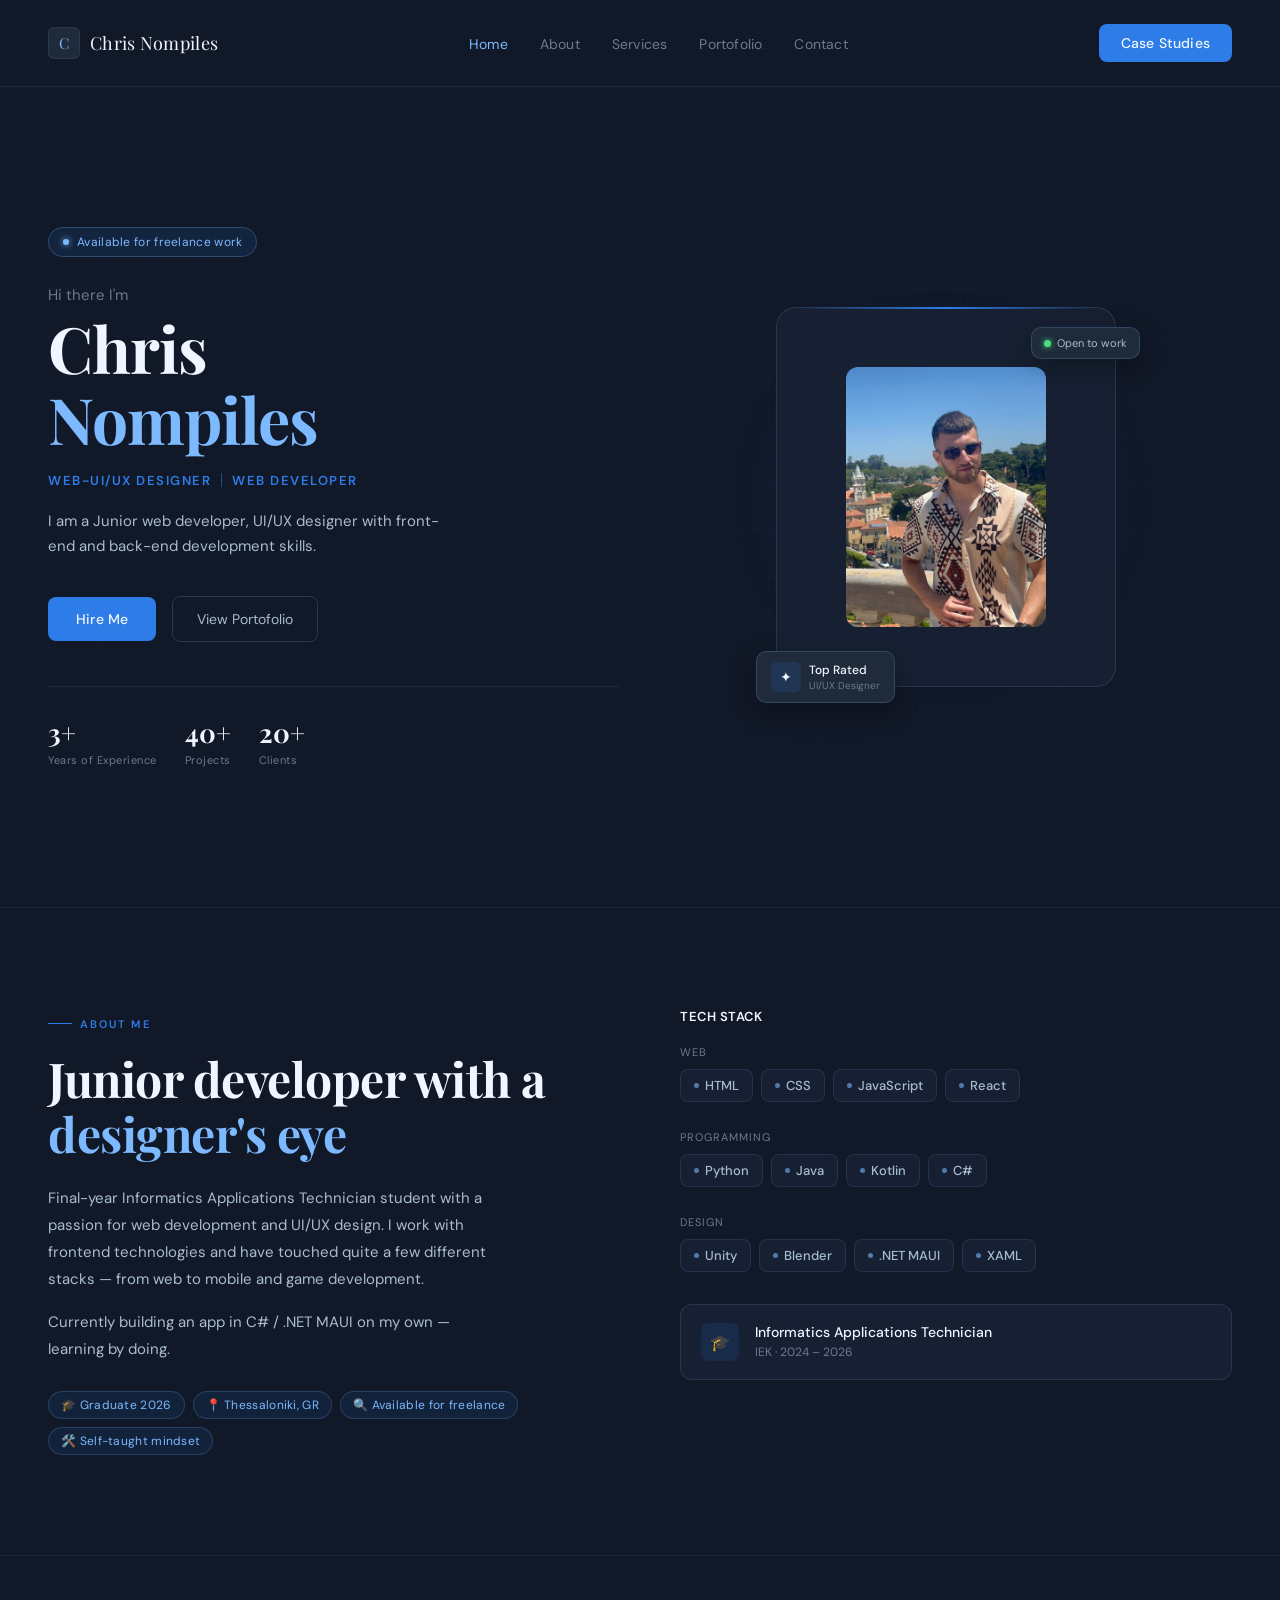
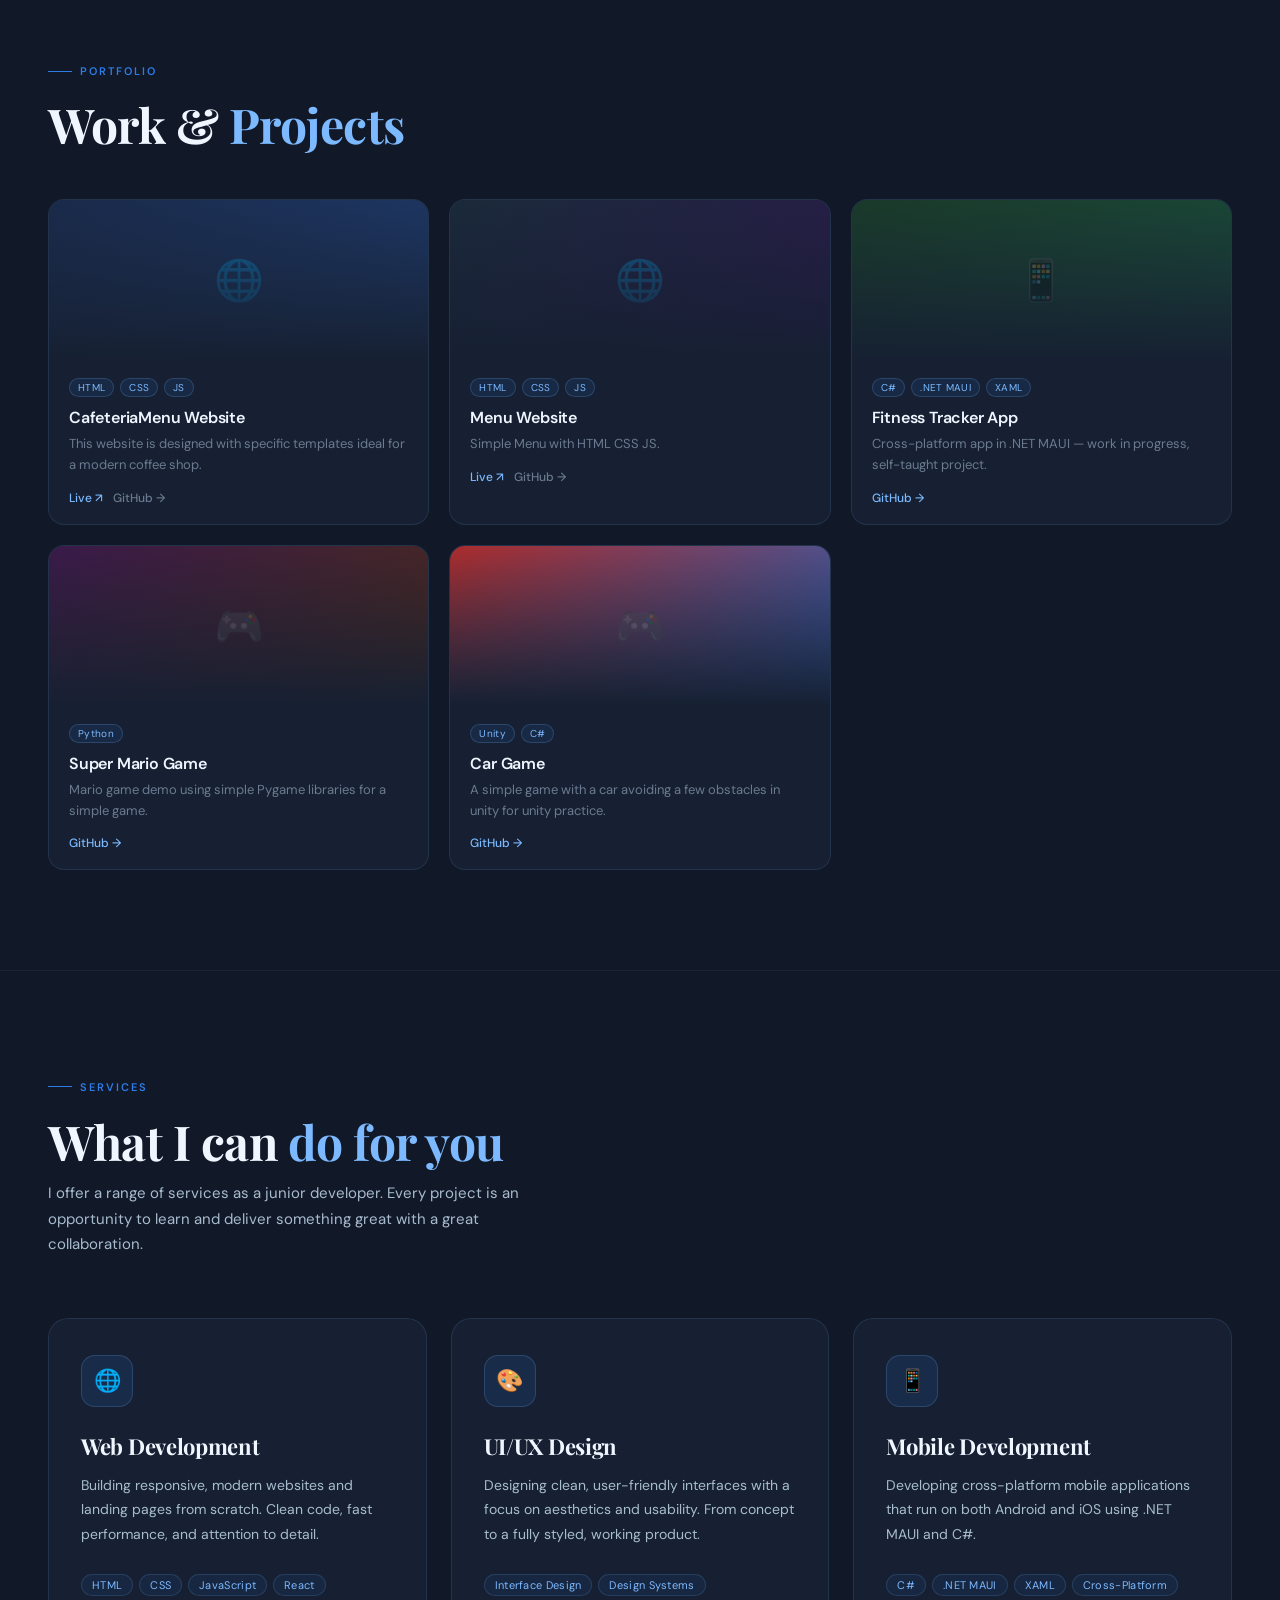
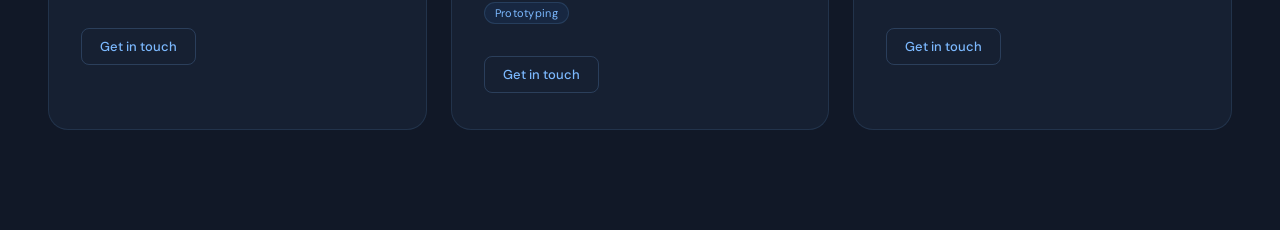
==== commit 5247ec4f: "fix hero buttons I add class" ====
--- a/index.html
+++ b/index.html
@@ -43,7 +43,7 @@
             <p class="hero-desc">I am a Junior web developer, UI/UX designer with front-end and back-end development skills.</p>
             
             <div class="hero-buttons">
-                <button onclick="window.location='contact.html'">Hire Me</button>
+                <button class="btn-primary" onclick="window.location='contact.html'">Hire Me</button>
                 <button class="btn-ghost">View Portofolio</button>
             </div>
 
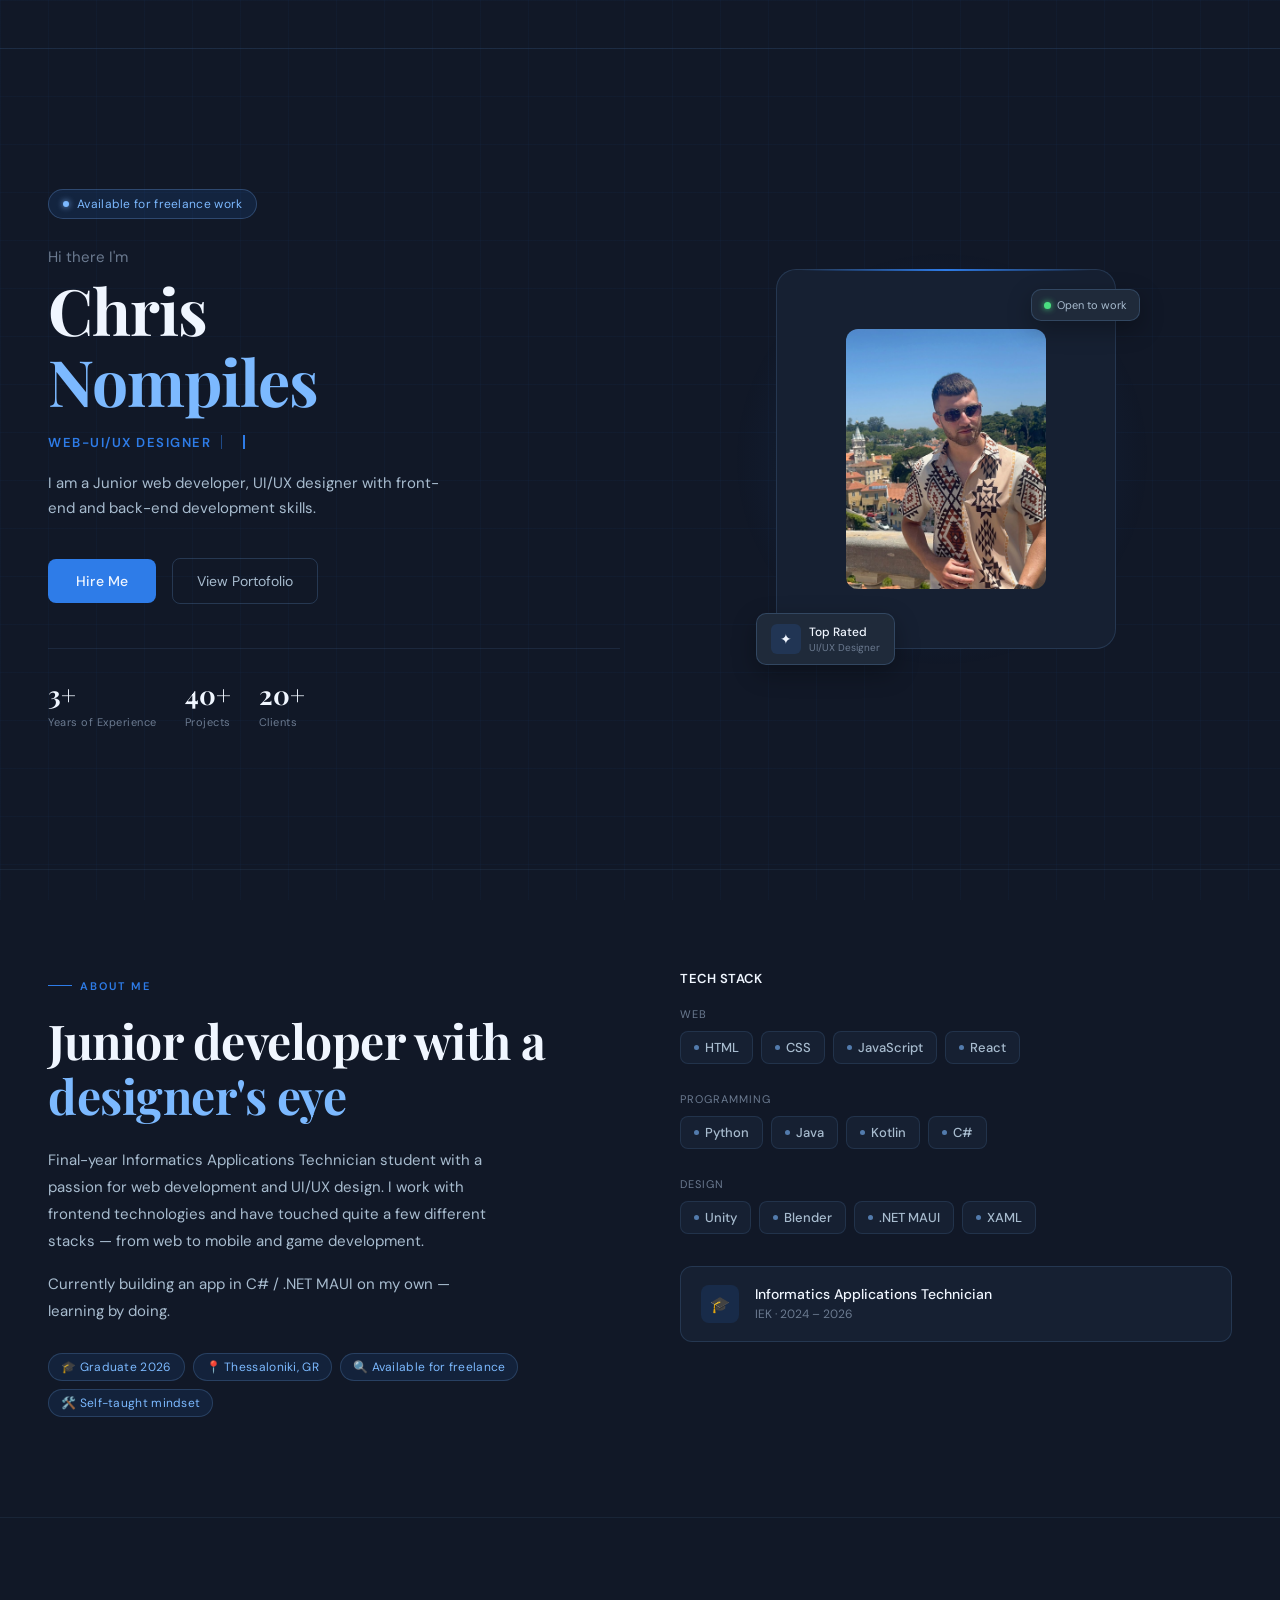
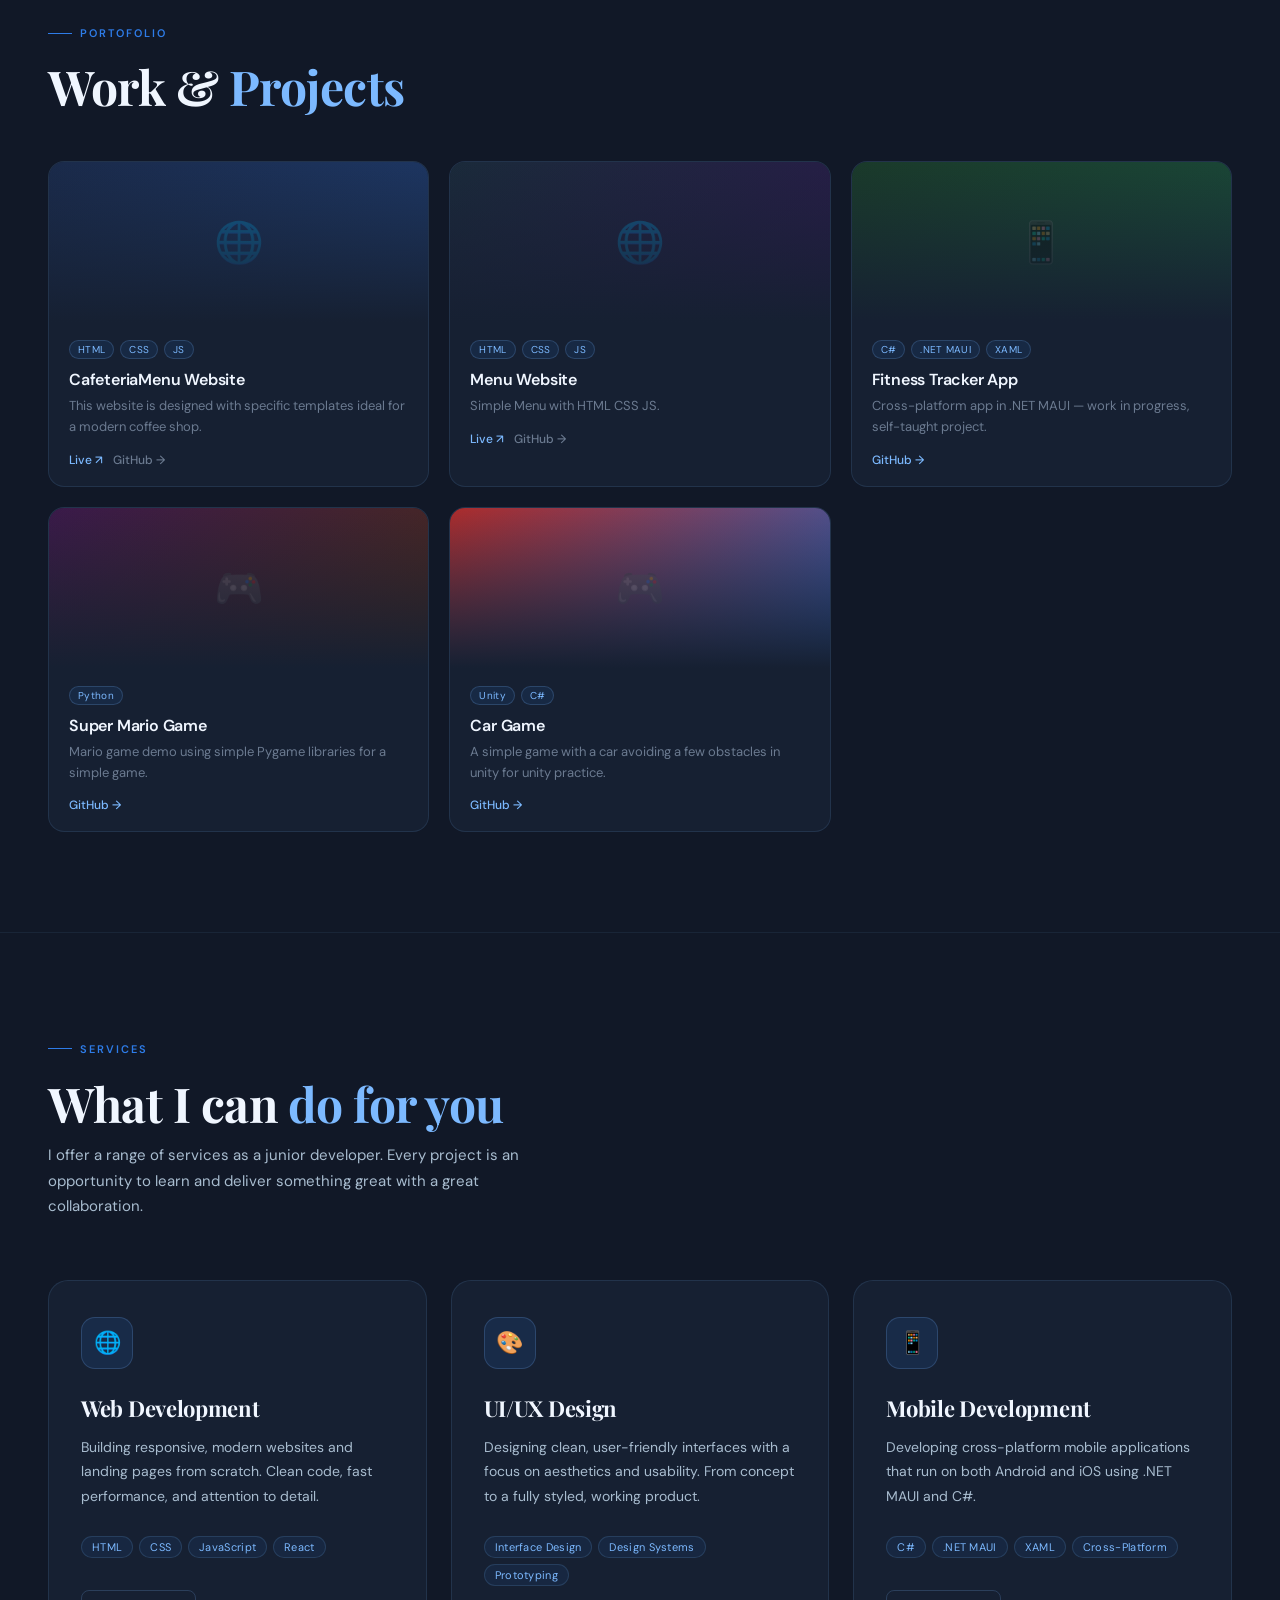
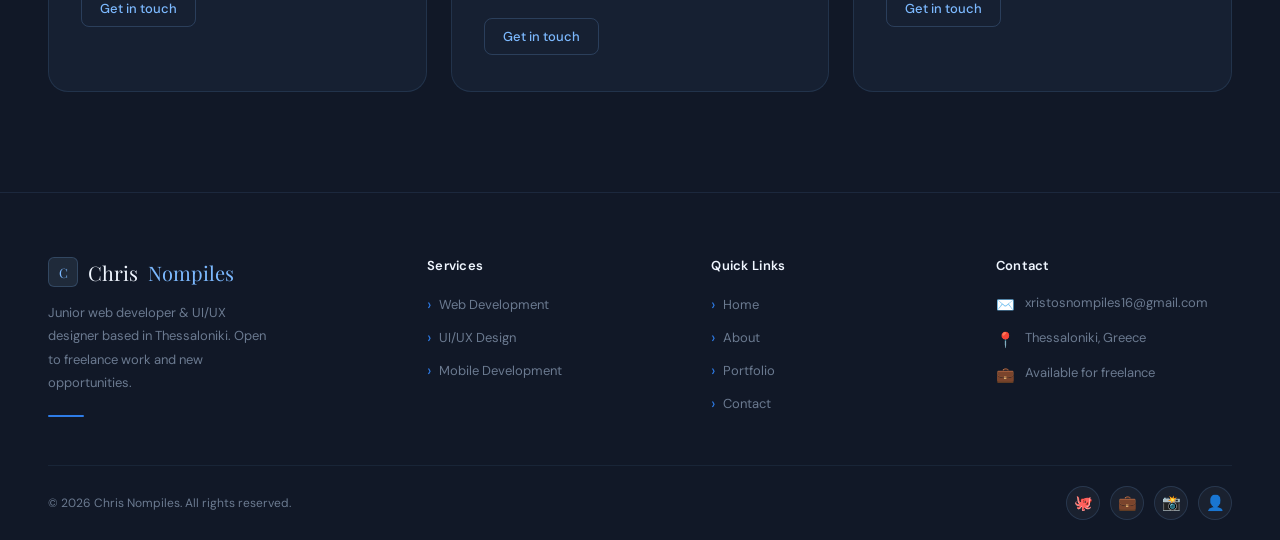
==== commit ef825dc4: "Fixed some syntax errors and added a new nav in ribbit smooth style" ====
--- a/index.html
+++ b/index.html
@@ -11,40 +11,38 @@
 <body>
 
     <!-- Navbar -->
-    <nav>
-        <div class="nav-logo">
-            <div class="logo-mark">C</div>
-            <span class="logo-text">Chris Nompiles</span>
-        </div>
-
+    
+    <nav class="ribbit-nav" id="ribbitNav">
+        <div class="nav-trigger" id="navTrigger">
+            <span class="burger-bar"></span>
+        </div>
+        
         <ul class="nav-links">
-            <li><a href="#" class="active">Home</a></li>
-            <li><a href="#about">About</a></li>
-            <li><a href="#">Services</a></li>
-            <li><a href="#portofolio">Portofolio</a></li>
-            <li><a href="contact.html">Contact</a></li>
+            <li><a href="#portofolio">PROJECTS</a></li> <li><a href="#about">ABOUT</a></li>
+            <li><a href="#services">SERVICES</a></li> <li><a href="#contact">CONTACT</a></li>
         </ul>
-
-        <button class="nav-cta">Case Studies</button>
     </nav>
 
     <!-- Hero Section -->
+    
     <section class="hero">
         <div class="hero-left">
             <div class="hero-tag">Available for freelance work</div>
             <p class="hero-greeting">Hi there I'm</p>
             <h1 class="hero-name">Chris <br><span>Nompiles</span></h1>
             
+            <!-- Hero Role -->
+    
             <div class="hero-role">
                 <span>Web-UI/UX Designer</span>
                 <div class="role-divider"></div>
-                <span>Web Developer</span>
+                <span class="typewriter-text" id="typewriter"></span><span class="cursor"></span>
             </div>
             <p class="hero-desc">I am a Junior web developer, UI/UX designer with front-end and back-end development skills.</p>
             
             <div class="hero-buttons">
                 <button class="btn-primary" onclick="window.location='contact.html'">Hire Me</button>
-                <button class="btn-ghost">View Portofolio</button>
+                <button class="btn-ghost" onclick="document.getElementById('portofolio').scrollIntoView({ behavior: 'smooth' })">View Portofolio</button>
             </div>
 
             <div class="hero-stats">
@@ -146,10 +144,11 @@
     </section>
 
     <!-- Portοfolio section -->
+    
     <section class="portofolio" id="portofolio">
         <div class="portofolio-header">
             <div>
-                <div class="section-label">Portfolio</div>
+                <div class="section-label">Portofolio</div>
                 <h2>Work &amp; <span>Projects</span></h2>
             </div>
         </div>
@@ -279,6 +278,7 @@
         <div class="services-grid">
 
             <!-- web development -->
+            
             <div class="services-card">
                 <div class="services-icon">🌐</div>
                 <div class="services-title">Web Development</div>
@@ -293,6 +293,7 @@
             </div>
 
             <!-- UI/UX Design -->
+            
             <div class="services-card">
                 <div class="services-icon">🎨</div>
                 <div class="services-title">UI/UX Design</div>
@@ -306,6 +307,7 @@
             </div>
 
             <!-- Mobile Development -->
+            
             <div class="services-card">
                 <div class="services-icon">📱</div>
                 <div class="services-title">Mobile Development</div>
@@ -320,5 +322,81 @@
             </div>
         </div>
     </section>
+
+    <!-- Footer -->
+    
+    <footer class="site-footer">
+        <div class="footer-top">
+
+            <!-- Column 1: Brand -->
+            
+            <div class="footer-brand">
+                <div class="footer-logo">
+                    <div class="footer-logo-mark">C</div>
+                    Chris <span>Nompiles</span>
+                </div>
+                <p class="footer-desc">Junior web developer & UI/UX designer based in Thessaloniki. Open to freelance work and new opportunities.</p>
+                <div class="footer-accent-line"></div>
+            </div>
+
+            <!-- Column 2: Services -->
+            
+            <div>
+                <div class="footer-col-title">Services</div>
+                <ul class="footer-links-list">
+                    <li><a href="index.html#services">Web Development</a></li>
+                    <li><a href="index.html#services">UI/UX Design</a></li>
+                    <li><a href="index.html#services">Mobile Development</a></li>
+                </ul>
+            </div>
+
+            <!-- Column 3: Quick Links -->
+            
+            <div>
+                <div class="footer-col-title">Quick Links</div>
+                <ul class="footer-links-list">
+                    <li><a href="index.html">Home</a></li>
+                    <li><a href="index.html#about">About</a></li>
+                    <li><a href="index.html#portofolio">Portfolio</a></li>
+                    <li><a href="contact.html">Contact</a></li>
+                </ul>
+            </div>
+
+            <!-- Column 4: Contact -->
+
+            <div>
+                <div class="footer-col-title">Contact</div>
+                <ul class="footer-contact-list">
+                    <li>
+                        <span class="contact-icon">✉️</span>
+                        <a href="mailto:xristosnompiles16@gmail.com">xristosnompiles16@gmail.com</a>
+                    </li>
+                    <li>
+                        <span class="contact-icon">📍</span>
+                        <span>Thessaloniki, Greece</span>
+                    </li>
+                    <li>
+                        <span class="contact-icon">💼</span>
+                        <a href="contact.html">Available for freelance</a>
+                    </li>
+                </ul>
+            </div>
+
+        </div>
+
+        <!-- Bottom -->
+        
+        <div class="footer-bottom">
+            <div class="footer-copy">© 2026 Chris Nompiles. All rights reserved.</div>
+            <div class="footer-socials">
+                <a href="https://github.com/CNompiles" target="_blank" class="footer-social-btn github">🐙</a>
+                <a href="https://www.linkedin.com/in/chris-nompiles/" target="_blank" class="footer-social-btn linkedin">💼</a>
+                <a href="https://instagram.com/xristos_n21" target="_blank" class="footer-social-btn instagram">📸</a>
+                <a href="https://www.facebook.com/profile.php?id=100079959027484" target="_blank" class="footer-social-btn facebook">👤</a>
+            </div>
+        </div>
+    </footer>
+
+    <script src="main.js" defer></script>
 </body>
 </html>
--- a/style.css
+++ b/style.css
@@ -82,11 +82,12 @@
     letter-spacing: 0.3px;
 }
 
-.nav-links {
-    display: flex;
+.nav-links, .nav-cta {
+    display: none;
+    /* display: flex;
     align-items: center;
     gap: 32px;
-    list-style: none;
+    list-style: none; */
 }
 
 .nav-links a {
@@ -119,6 +120,109 @@
     transform: translateY(-1px);
 }
 
+.hamburger {
+    display: flex;
+    flex-direction: column;
+    gap: 5px;
+    cursor: pointer;
+    padding: 4px;
+    background: none;
+    border: none;
+    z-index: 200;
+}
+
+.hamburger span {
+    display: block;
+    width: 24px;
+    height: 2px;
+    background: var(--text-primary);
+    border-radius: 2px;
+    transition: all 0.3s ease;
+}
+
+/* Hamburger → X animation */
+
+.hamburger.open span:nth-child(1) {
+    transform: translateY(7px) rotate(45deg);
+}
+.hamburger.open span:nth-child(2) {
+    opacity: 0;
+}
+.hamburger.open span:nth-child(3) {
+    transform: translateY(-7px) rotate(-45deg);
+}
+
+/* Fullscreen mobile menu */
+
+.mobile-menu {
+    display: none;
+    position: fixed;
+    inset: 0;
+    background: rgba(17, 24, 39, 0.98);
+    z-index: 99;
+    flex-direction: column;
+    align-items: center;
+    justify-content: center;
+    gap: 32px;
+    backdrop-filter: blur(10px);
+}
+
+.mobile-menu.open {
+    display: flex;
+}
+
+.mobile-menu a {
+    font-family: 'Playfair Display', serif;
+    font-size: 32px;
+    color: var(--text-mid);
+    text-decoration: none;
+    transition: color 0.2s;
+    letter-spacing: -0.5px;
+}
+
+.mobile-menu a:hover,
+.mobile-menu a.active {
+    color: var(--accent-light);
+}
+
+.mobile-cta {
+    background: var(--accent);
+    color: var(--text-primary);
+    border: none;
+    padding: 14px 36px;
+    border-radius: 8px;
+    font-family: 'DM Sans', sans-serif;
+    font-size: 16px;
+    font-weight: 500;
+    cursor: pointer;
+    margin-top: 8px;
+    transition: background 0.2s;
+}
+
+.mobile-cta:hover {
+    background: #3E8CF5;
+}
+
+/* TYPEWRITER CURSOR */
+
+.typewriter-text {
+    color: var(--accent);
+}
+
+.cursor {
+    display: inline-block;
+    width: 2px;
+    height: 14px;
+    background: var(--accent);
+    margin-left: 1px;
+    animation: blink 0.7s infinite;
+    vertical-align: middle;
+}
+
+@keyframes blink {
+    0%, 100% { opacity: 1; }
+    50%       { opacity: 0; }
+}
 /* hero */
 
 .hero {
@@ -917,4 +1021,377 @@
 .services-btn:hover {
     background: rgba(124, 185, 255, 0.1);
     border-color: rgba(124, 185, 255, 0.4);
+}
+
+/* FOOTER */
+
+.site-footer {
+    position: relative;
+    z-index: 1;
+    border-top: 0.5px solid rgba(124, 185, 255, 0.1);
+    padding: 64px 48px 0;
+}
+
+.footer-top {
+    display: grid;
+    grid-template-columns: 1.4fr 1fr 1fr 1fr;
+    gap: 48px;
+    padding-bottom: 48px;
+    border-bottom: 0.5px solid rgba(124, 185, 255, 0.08);
+}
+
+/* Column 1 — Brand */
+
+.footer-logo {
+    font-family: 'Playfair Display', serif;
+    font-size: 20px;
+    color: var(--text-primary);
+    margin-bottom: 14px;
+    display: flex;
+    align-items: center;
+    gap: 10px;
+}
+
+.footer-logo-mark {
+    width: 30px;
+    height: 30px;
+    background: var(--bg-secondary);
+    border: 0.5px solid rgba(124, 185, 255, 0.2);
+    border-radius: 6px;
+    display: flex;
+    align-items: center;
+    justify-content: center;
+    font-size: 13px;
+    color: var(--accent-light);
+}
+
+.footer-logo span {
+    color: var(--accent-light);
+}
+
+.footer-desc {
+    font-size: 13px;
+    line-height: 1.8;
+    color: var(--text-muted);
+    max-width: 220px;
+    margin-bottom: 20px;
+}
+
+.footer-accent-line {
+    width: 36px;
+    height: 2px;
+    background: var(--accent);
+    border-radius: 2px;
+}
+
+/* Column titles */
+
+.footer-col-title {
+    font-size: 13px;
+    font-weight: 600;
+    color: var(--text-primary);
+    letter-spacing: 0.3px;
+    margin-bottom: 20px;
+}
+
+/* Column 2 & 3 — Links */
+
+.footer-links-list {
+    list-style: none;
+    display: flex;
+    flex-direction: column;
+    gap: 12px;
+}
+
+.footer-links-list li a {
+    font-size: 13px;
+    color: var(--text-muted);
+    text-decoration: none;
+    display: flex;
+    align-items: center;
+    gap: 8px;
+    transition: color 0.2s;
+}
+
+.footer-links-list li a::before {
+    content: '›';
+    color: var(--accent);
+    font-size: 16px;
+}
+
+.footer-links-list li a:hover {
+    color: var(--text-primary);
+}
+
+/* Column 4 — Contact */
+
+.footer-contact-list {
+    list-style: none;
+    display: flex;
+    flex-direction: column;
+    gap: 14px;
+}
+
+.footer-contact-list li {
+    display: flex;
+    align-items: flex-start;
+    gap: 10px;
+    font-size: 13px;
+    color: var(--text-muted);
+}
+
+.footer-contact-list li a {
+    color: var(--text-muted);
+    text-decoration: none;
+    transition: color 0.2s;
+}
+
+.footer-contact-list li a:hover {
+    color: var(--accent-light);
+}
+
+.contact-icon {
+    font-size: 15px;
+    flex-shrink: 0;
+    margin-top: 1px;
+}
+
+/* Footer bottom */
+
+.footer-bottom {
+    display: flex;
+    align-items: center;
+    justify-content: space-between;
+    padding: 20px 0;
+}
+
+.footer-copy {
+    font-size: 12px;
+    color: var(--text-muted);
+}
+
+.footer-socials {
+    display: flex;
+    gap: 10px;
+}
+
+.footer-social-btn {
+    width: 34px;
+    height: 34px;
+    border-radius: 50%;
+    display: flex;
+    align-items: center;
+    justify-content: center;
+    text-decoration: none;
+    background: rgba(255, 255, 255, 0.04);
+    border: 0.5px solid rgba(124, 185, 255, 0.15);
+    font-size: 15px;
+    transition: background 0.2s, border-color 0.2s, transform 0.15s;
+}
+
+.footer-social-btn:hover {
+    transform: translateY(-2px);
+}
+
+.footer-social-btn.github:hover   { background: #24292e; border-color: #555; }
+.footer-social-btn.linkedin:hover { background: #0077b5; border-color: #0077b5; }
+.footer-social-btn.instagram:hover { background: linear-gradient(45deg, #f09433, #e6683c, #dc2743); border-color: #e6683c; }
+.footer-social-btn.facebook:hover { background: #1877f2; border-color: #1877f2; }
+
+/* =====================
+   RESPONSIVE — TABLET (max 1024px)
+   ===================== */
+
+@media (max-width: 1024px) {
+
+    /* Nav */
+    nav {
+        padding: 20px 32px;
+    }
+
+    .nav-links {
+        gap: 20px;
+    }
+
+    /* Hero */
+    .hero {
+        grid-template-columns: 1fr;
+        padding: 48px 32px;
+        min-height: auto;
+        gap: 48px;
+    }
+
+    .hero::after {
+        display: none;
+    }
+
+    .hero-right {
+        justify-content: center;
+    }
+
+    /* About */
+    .about {
+        grid-template-columns: 1fr;
+        gap: 48px;
+        padding: 80px 32px;
+    }
+
+    /* Portfolio */
+    .portofolio {
+        padding: 80px 32px;
+    }
+
+    .portofolio-grid {
+        grid-template-columns: repeat(2, 1fr);
+    }
+
+    /* Services */
+    .services {
+        padding: 80px 32px;
+    }
+
+    .services-grid {
+        grid-template-columns: repeat(2, 1fr);
+    }
+
+    /* Footer */
+    .site-footer {
+        padding: 48px 32px 0;
+    }
+
+    .footer-top {
+        grid-template-columns: 1fr 1fr;
+        gap: 32px;
+    }
+}
+
+/* Responsive — mobile (max 768px) */
+
+@media (max-width: 768px) {
+
+    /* Nav */
+    nav {
+        padding: 16px 20px;
+        position: relative;
+    }
+
+    .nav-links {
+        display: none;
+    }
+
+    .nav-cta {
+        display: none;
+    }
+
+    /* Hero */
+
+    .hero {
+        grid-template-columns: 1fr;
+        padding: 40px 20px 60px;
+        min-height: auto;
+        gap: 40px;
+        text-align: center;
+    }
+
+    .hero-left {
+        padding: 0;
+        display: flex;
+        flex-direction: column;
+        align-items: center;
+    }
+
+    .hero-role {
+        justify-content: center;
+    }
+
+    .hero-buttons {
+        justify-content: center;
+        flex-wrap: wrap;
+    }
+
+    .hero-stats {
+        justify-content: center;
+    }
+
+    .hero-right {
+        justify-content: center;
+    }
+
+    .avatar-frame {
+        width: 280px;
+        height: 320px;
+    }
+
+    .badge-float2 {
+        right: -10px;
+    }
+
+    /* About */
+
+    .about {
+        grid-template-columns: 1fr;
+        gap: 40px;
+        padding: 60px 20px;
+    }
+
+    .about-left h2 {
+        font-size: clamp(28px, 7vw, 40px);
+    }
+
+    .about-tags {
+        justify-content: center;
+    }
+
+    /* Portfolio */
+
+    .portofolio {
+        padding: 60px 20px;
+    }
+
+    .portofolio-grid {
+        grid-template-columns: 1fr;
+    }
+
+    /* Services */
+
+    .services {
+        padding: 60px 20px;
+    }
+
+    .services-grid {
+        grid-template-columns: 1fr;
+    }
+
+    /* Footer */
+
+    .site-footer {
+        padding: 48px 20px 0;
+    }
+
+    .footer-top {
+        grid-template-columns: 1fr;
+        gap: 32px;
+    }
+
+    .footer-bottom {
+        flex-direction: column;
+        gap: 16px;
+        text-align: center;
+        padding: 20px 0 24px;
+    }
+
+    .footer-socials {
+        justify-content: center;
+    }
+
+    /* Section labels centered */
+
+    .section-label {
+        justify-content: center;
+    }
+
+    .portofolio-header h2,
+    .services-header h2 {
+        font-size: clamp(28px, 7vw, 40px);
+    }
 }
